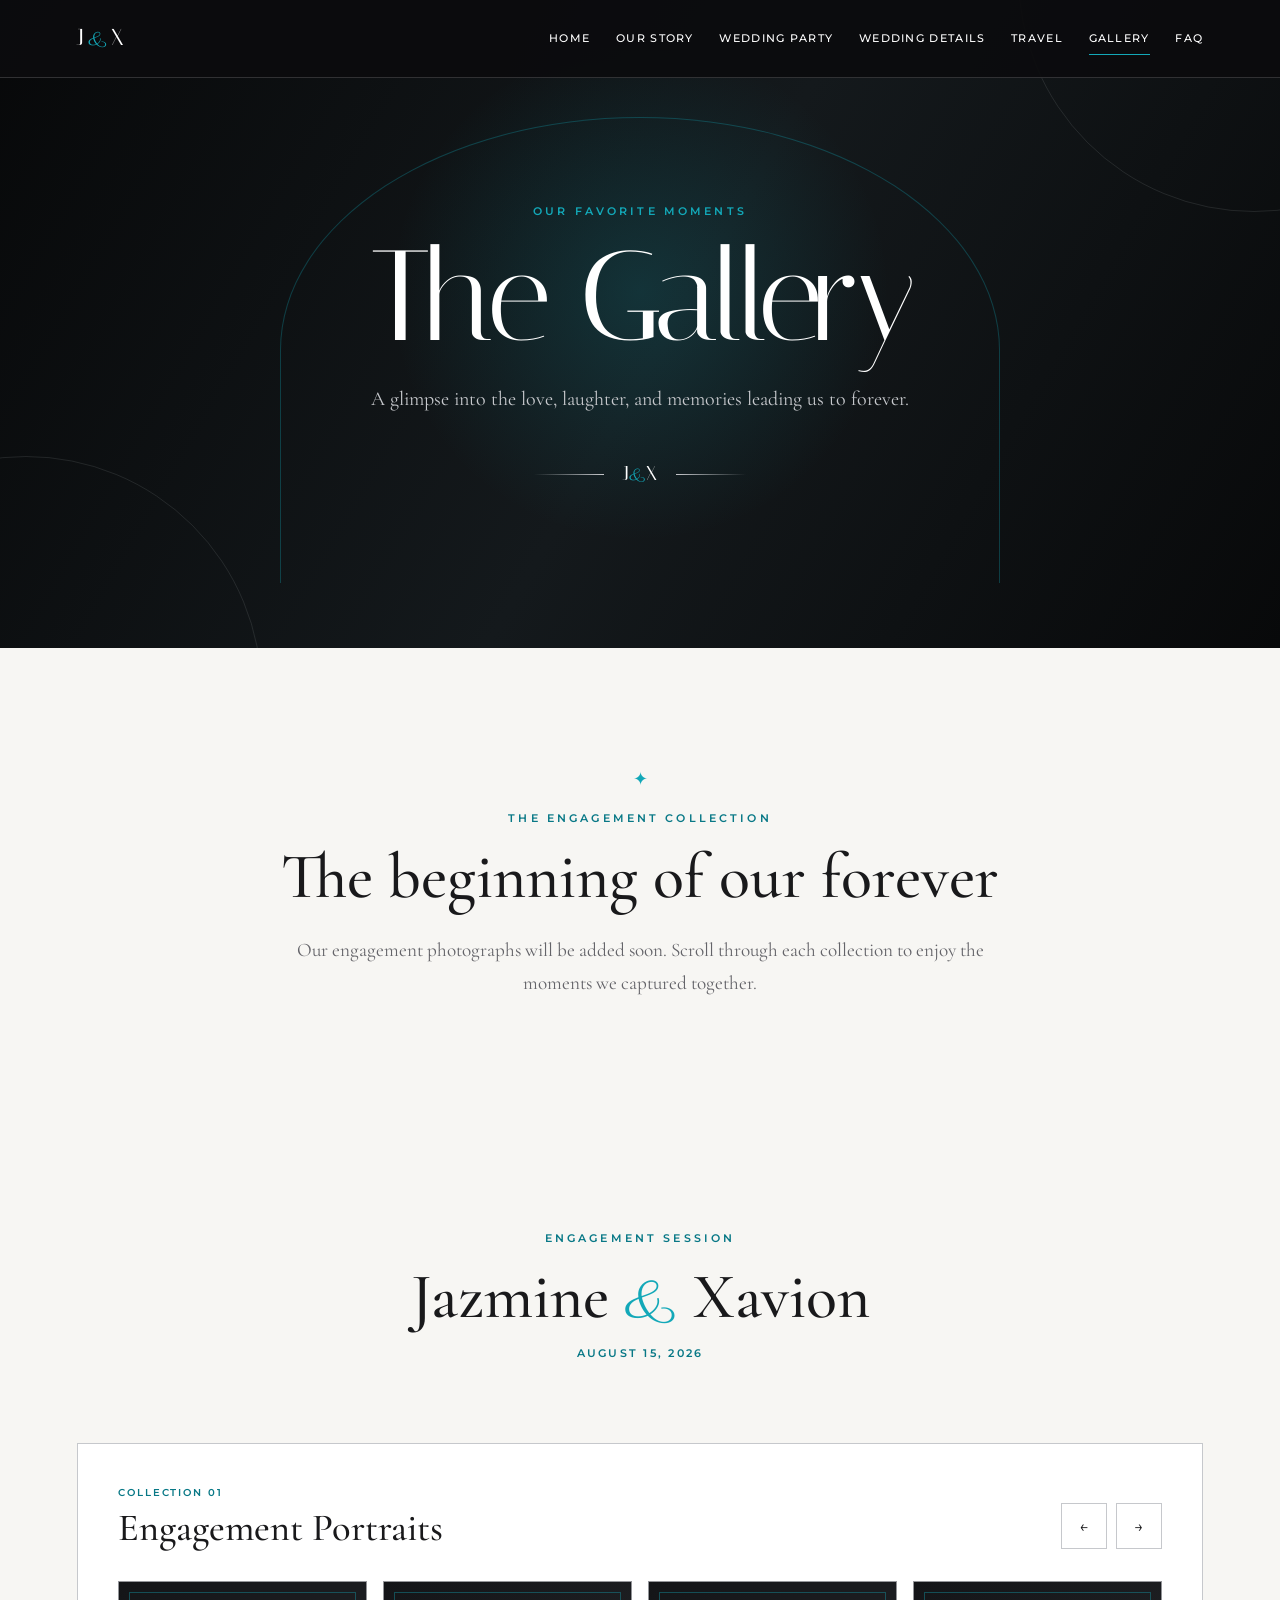
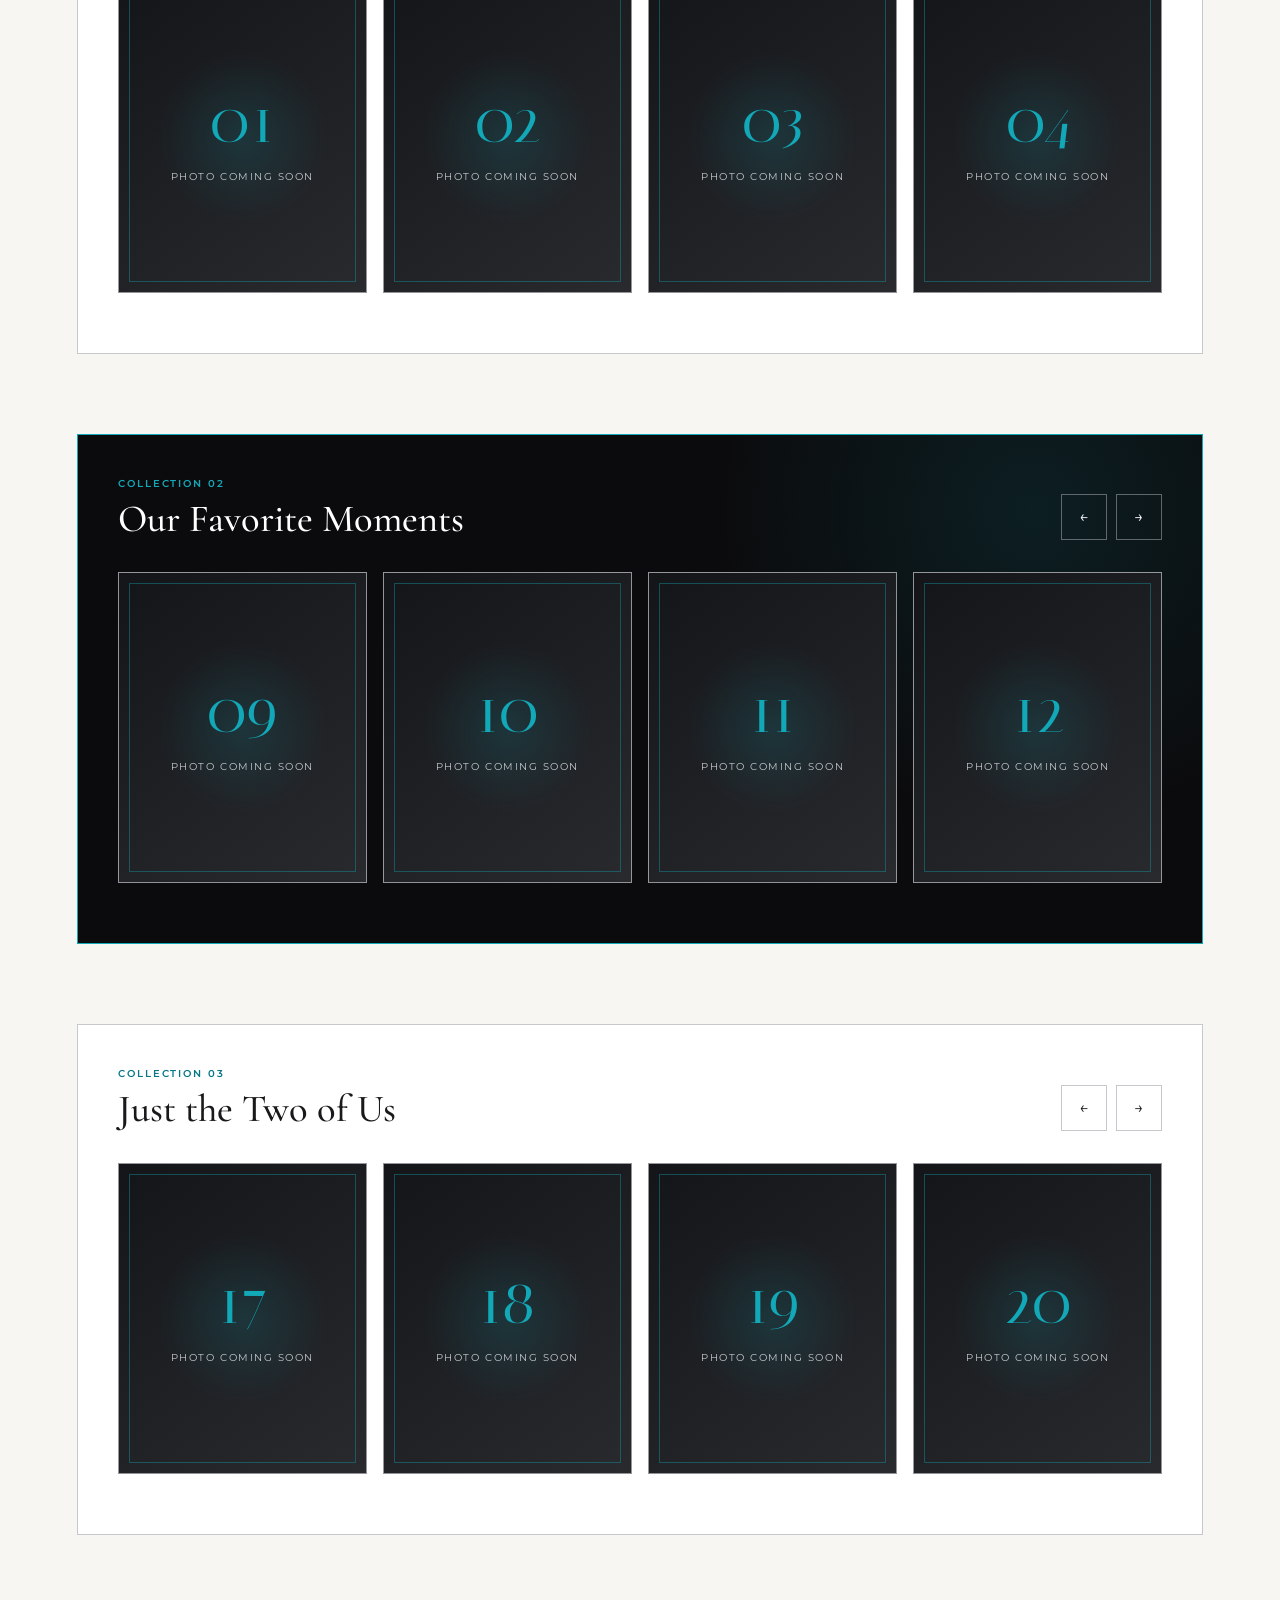
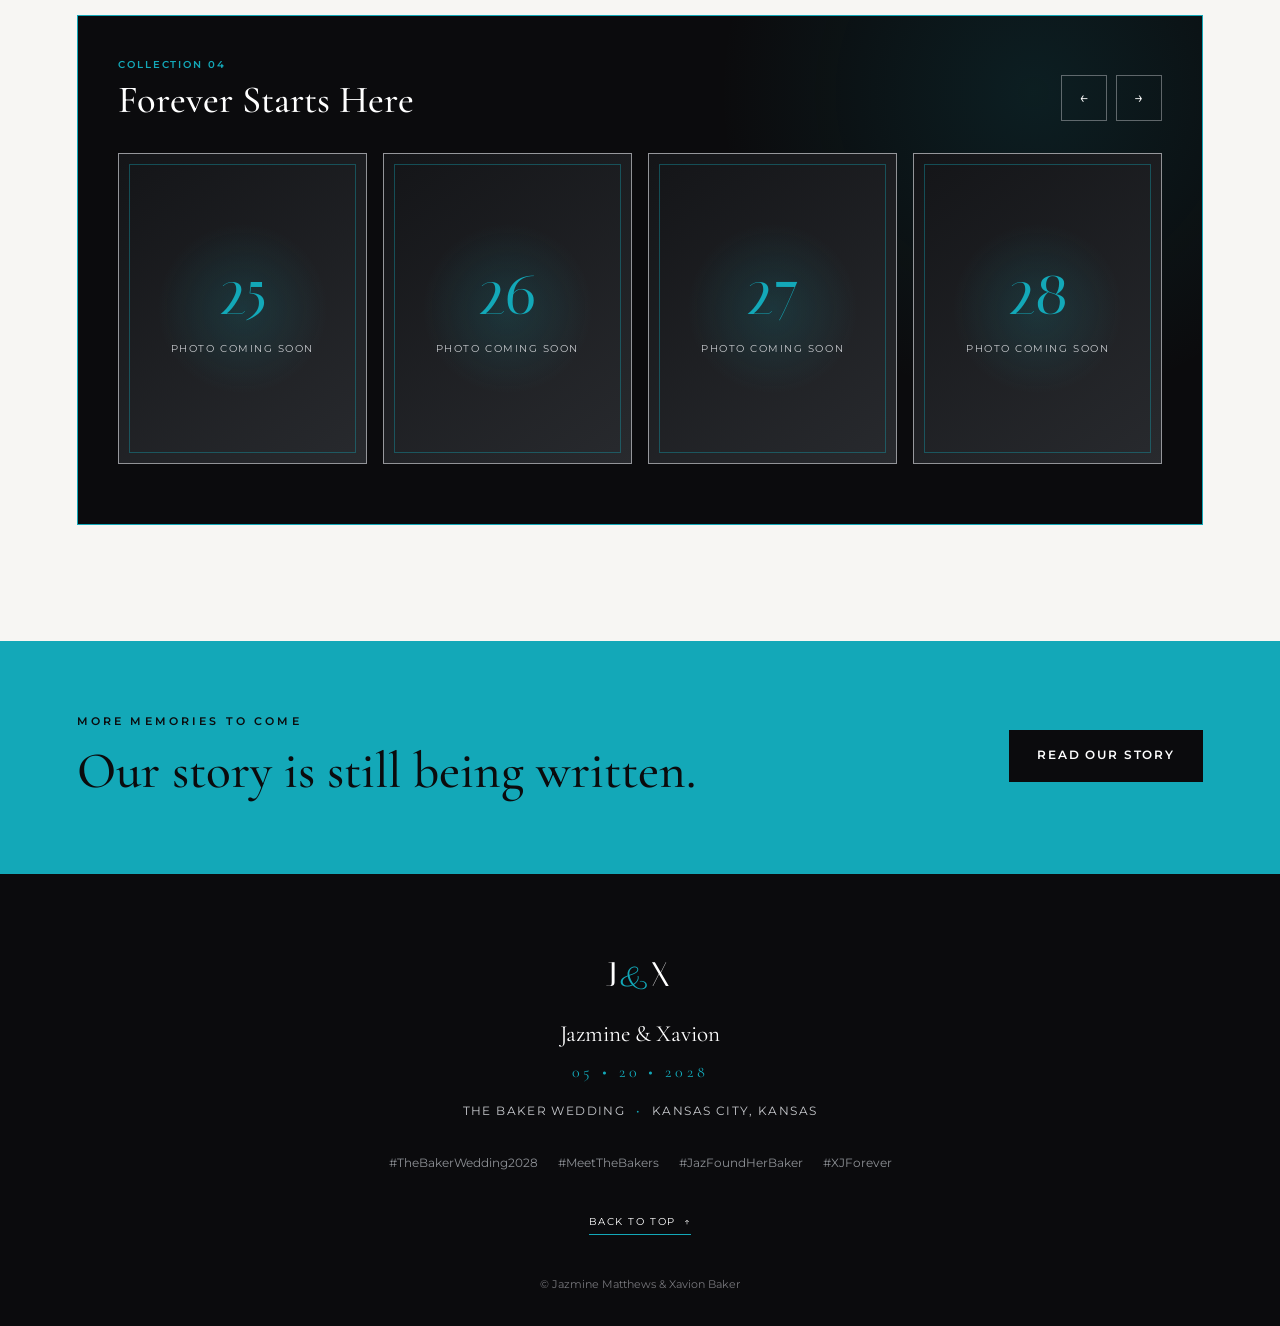
==== pages/gallery.html @ d7fb549b "Travel and gallery layout" ====
<!DOCTYPE html>
<html lang="en">
<head>
    <meta charset="UTF-8">

    <meta
        name="viewport"
        content="width=device-width, initial-scale=1.0"
    >

    <meta
        name="description"
        content="View engagement photos and special memories from Jazmine and Xavion."
    >

    <meta
        name="theme-color"
        content="#0B0B0D"
    >

    <title>Gallery | Jazmine & Xavion</title>

    <!-- Google Fonts -->
    <link rel="preconnect" href="https://fonts.googleapis.com">

    <link
        rel="preconnect"
        href="https://fonts.gstatic.com"
        crossorigin
    >

    <link
        href="https://fonts.googleapis.com/css2?family=Cormorant+Garamond:wght@400;500;600&family=Italiana&family=Montserrat:wght@400;500;600&family=Parisienne&display=swap"
        rel="stylesheet"
    >

    <!-- Website Styles -->
    <link rel="stylesheet" href="../css/styles.css">
    <link rel="stylesheet" href="../css/pages/gallery.css">
    <link rel="stylesheet" href="../css/responsive.css">
</head>

<body>

    <!-- Accessibility Skip Link -->
    <a class="skip-link" href="#main-content">
        Skip to main content
    </a>


    <!-- =========================
         HEADER AND NAVIGATION
    ========================== -->

    <header class="site-header" id="top">

        <div class="header-container">

            <a
                class="site-logo"
                href="../index.html"
                aria-label="Jazmine and Xavion wedding homepage"
            >
                J<span>&</span>X
            </a>

            <button
                class="menu-toggle"
                type="button"
                aria-expanded="false"
                aria-controls="main-navigation"
                aria-label="Open navigation menu"
            >
                <span></span>
                <span></span>
                <span></span>
            </button>

            <nav
                class="main-navigation"
                id="main-navigation"
                aria-label="Main navigation"
            >
                <ul>
                    <li>
                        <a href="../index.html">
                            Home
                        </a>
                    </li>

                    <li>
                        <a href="our-story.html">
                            Our Story
                        </a>
                    </li>

                    <li>
                        <a href="wedding-party.html">
                            Wedding Party
                        </a>
                    </li>

                    <li>
                        <a href="wedding-details.html">
                            Wedding Details
                        </a>
                    </li>

                    <li>
                        <a href="travel.html">
                            Travel
                        </a>
                    </li>

                    <li>
                        <a
                            class="active"
                            href="gallery.html"
                        >
                            Gallery
                        </a>
                    </li>

                    <!--
                    Add these links when the pages are ready.

                    <li>
                        <a href="registry.html">
                            Registry
                        </a>
                    </li>

                    <li>
                        <a href="rsvp.html">
                            RSVP
                        </a>
                    </li>
                    -->

                    <li>
                        <a href="faq.html">
                            FAQ
                        </a>
                    </li>
                </ul>
            </nav>

        </div>

    </header>


    <main id="main-content">


        <!-- =========================
             PAGE HERO
        ========================== -->

        <section
            class="gallery-hero"
            aria-labelledby="gallery-page-heading"
        >

            <div class="gallery-hero-arch"></div>

            <div class="gallery-hero-content">

                <p class="eyebrow">
                    Our Favorite Moments
                </p>

                <h1 id="gallery-page-heading">
                    The Gallery
                </h1>

                <p>
                    A glimpse into the love, laughter, and memories
                    leading us to forever.
                </p>

                <div
                    class="gallery-hero-ornament"
                    aria-hidden="true"
                >
                    <span></span>
                    <strong>J<span>&</span>X</strong>
                    <span></span>
                </div>

            </div>

        </section>


        <!-- =========================
             GALLERY INTRODUCTION
        ========================== -->

        <section
            class="gallery-introduction section-padding"
            aria-labelledby="gallery-introduction-heading"
        >

            <div class="section-container narrow-container">

                <div
                    class="small-ornament"
                    aria-hidden="true"
                >
                    ✦
                </div>

                <p class="section-label">
                    The Engagement Collection
                </p>

                <h2 id="gallery-introduction-heading">
                    The beginning of our forever
                </h2>

                <p>
                    Our engagement photographs will be added soon.
                    Scroll through each collection to enjoy the moments
                    we captured together.
                </p>

            </div>

        </section>


        <!-- =========================
             ENGAGEMENT GALLERY
        ========================== -->

        <section
            class="engagement-gallery-section"
            aria-labelledby="engagement-gallery-heading"
        >

            <div class="section-container">

                <div class="gallery-main-heading">

                    <p class="section-label">
                        Engagement Session
                    </p>

                    <h2 id="engagement-gallery-heading">
                        Jazmine <span>&</span> Xavion
                    </h2>

                    <p>
                        August 15, 2026
                    </p>

                </div>


                <!-- =========================
                     CAROUSEL ROW ONE
                ========================== -->

                <section
                    class="gallery-row"
                    aria-labelledby="gallery-row-one-heading"
                >

                    <div class="gallery-row-header">

                        <div>
                            <p class="gallery-row-number">
                                Collection 01
                            </p>

                            <h3 id="gallery-row-one-heading">
                                Engagement Portraits
                            </h3>
                        </div>

                        <div
                            class="carousel-buttons"
                            aria-label="Engagement Portraits controls"
                        >
                            <button
                                class="carousel-button carousel-previous"
                                type="button"
                                data-carousel="gallery-row-one"
                                aria-label="View previous engagement portraits"
                            >
                                ←
                            </button>

                            <button
                                class="carousel-button carousel-next"
                                type="button"
                                data-carousel="gallery-row-one"
                                aria-label="View more engagement portraits"
                            >
                                →
                            </button>
                        </div>

                    </div>


                    <div
                        class="gallery-carousel"
                        id="gallery-row-one"
                    >

                        <div class="gallery-track">


                            <!-- Photo 01 -->

                            <button
                                class="gallery-item"
                                type="button"
                                data-photo-number="1"
                                aria-label="Open engagement photo 1"
                            >
                                <div class="photo-placeholder">
                                    <span>01</span>
                                    <p>Photo Coming Soon</p>
                                </div>
                            </button>


                            <!-- Photo 02 -->

                            <button
                                class="gallery-item"
                                type="button"
                                data-photo-number="2"
                                aria-label="Open engagement photo 2"
                            >
                                <div class="photo-placeholder">
                                    <span>02</span>
                                    <p>Photo Coming Soon</p>
                                </div>
                            </button>


                            <!-- Photo 03 -->

                            <button
                                class="gallery-item"
                                type="button"
                                data-photo-number="3"
                                aria-label="Open engagement photo 3"
                            >
                                <div class="photo-placeholder">
                                    <span>03</span>
                                    <p>Photo Coming Soon</p>
                                </div>
                            </button>


                            <!-- Photo 04 -->

                            <button
                                class="gallery-item"
                                type="button"
                                data-photo-number="4"
                                aria-label="Open engagement photo 4"
                            >
                                <div class="photo-placeholder">
                                    <span>04</span>
                                    <p>Photo Coming Soon</p>
                                </div>
                            </button>


                            <!-- Photo 05 -->

                            <button
                                class="gallery-item"
                                type="button"
                                data-photo-number="5"
                                aria-label="Open engagement photo 5"
                            >
                                <div class="photo-placeholder">
                                    <span>05</span>
                                    <p>Photo Coming Soon</p>
                                </div>
                            </button>


                            <!-- Photo 06 -->

                            <button
                                class="gallery-item"
                                type="button"
                                data-photo-number="6"
                                aria-label="Open engagement photo 6"
                            >
                                <div class="photo-placeholder">
                                    <span>06</span>
                                    <p>Photo Coming Soon</p>
                                </div>
                            </button>


                            <!-- Photo 07 -->

                            <button
                                class="gallery-item"
                                type="button"
                                data-photo-number="7"
                                aria-label="Open engagement photo 7"
                            >
                                <div class="photo-placeholder">
                                    <span>07</span>
                                    <p>Photo Coming Soon</p>
                                </div>
                            </button>


                            <!-- Photo 08 -->

                            <button
                                class="gallery-item"
                                type="button"
                                data-photo-number="8"
                                aria-label="Open engagement photo 8"
                            >
                                <div class="photo-placeholder">
                                    <span>08</span>
                                    <p>Photo Coming Soon</p>
                                </div>
                            </button>

                        </div>

                    </div>

                </section>


                <!-- =========================
                     CAROUSEL ROW TWO
                ========================== -->

                <section
                    class="gallery-row dark-gallery-row"
                    aria-labelledby="gallery-row-two-heading"
                >

                    <div class="gallery-row-header">

                        <div>
                            <p class="gallery-row-number">
                                Collection 02
                            </p>

                            <h3 id="gallery-row-two-heading">
                                Our Favorite Moments
                            </h3>
                        </div>

                        <div
                            class="carousel-buttons"
                            aria-label="Favorite Moments controls"
                        >
                            <button
                                class="carousel-button carousel-previous"
                                type="button"
                                data-carousel="gallery-row-two"
                                aria-label="View previous favorite moments"
                            >
                                ←
                            </button>

                            <button
                                class="carousel-button carousel-next"
                                type="button"
                                data-carousel="gallery-row-two"
                                aria-label="View more favorite moments"
                            >
                                →
                            </button>
                        </div>

                    </div>


                    <div
                        class="gallery-carousel"
                        id="gallery-row-two"
                    >

                        <div class="gallery-track">


                            <!-- Photos 09–16 -->

                            <button class="gallery-item" type="button" data-photo-number="9" aria-label="Open engagement photo 9">
                                <div class="photo-placeholder">
                                    <span>09</span>
                                    <p>Photo Coming Soon</p>
                                </div>
                            </button>

                            <button class="gallery-item" type="button" data-photo-number="10" aria-label="Open engagement photo 10">
                                <div class="photo-placeholder">
                                    <span>10</span>
                                    <p>Photo Coming Soon</p>
                                </div>
                            </button>

                            <button class="gallery-item" type="button" data-photo-number="11" aria-label="Open engagement photo 11">
                                <div class="photo-placeholder">
                                    <span>11</span>
                                    <p>Photo Coming Soon</p>
                                </div>
                            </button>

                            <button class="gallery-item" type="button" data-photo-number="12" aria-label="Open engagement photo 12">
                                <div class="photo-placeholder">
                                    <span>12</span>
                                    <p>Photo Coming Soon</p>
                                </div>
                            </button>

                            <button class="gallery-item" type="button" data-photo-number="13" aria-label="Open engagement photo 13">
                                <div class="photo-placeholder">
                                    <span>13</span>
                                    <p>Photo Coming Soon</p>
                                </div>
                            </button>

                            <button class="gallery-item" type="button" data-photo-number="14" aria-label="Open engagement photo 14">
                                <div class="photo-placeholder">
                                    <span>14</span>
                                    <p>Photo Coming Soon</p>
                                </div>
                            </button>

                            <button class="gallery-item" type="button" data-photo-number="15" aria-label="Open engagement photo 15">
                                <div class="photo-placeholder">
                                    <span>15</span>
                                    <p>Photo Coming Soon</p>
                                </div>
                            </button>

                            <button class="gallery-item" type="button" data-photo-number="16" aria-label="Open engagement photo 16">
                                <div class="photo-placeholder">
                                    <span>16</span>
                                    <p>Photo Coming Soon</p>
                                </div>
                            </button>

                        </div>

                    </div>

                </section>


                <!-- =========================
                     CAROUSEL ROW THREE
                ========================== -->

                <section
                    class="gallery-row"
                    aria-labelledby="gallery-row-three-heading"
                >

                    <div class="gallery-row-header">

                        <div>
                            <p class="gallery-row-number">
                                Collection 03
                            </p>

                            <h3 id="gallery-row-three-heading">
                                Just the Two of Us
                            </h3>
                        </div>

                        <div
                            class="carousel-buttons"
                            aria-label="Just the Two of Us controls"
                        >
                            <button
                                class="carousel-button carousel-previous"
                                type="button"
                                data-carousel="gallery-row-three"
                                aria-label="View previous photos"
                            >
                                ←
                            </button>

                            <button
                                class="carousel-button carousel-next"
                                type="button"
                                data-carousel="gallery-row-three"
                                aria-label="View more photos"
                            >
                                →
                            </button>
                        </div>

                    </div>


                    <div
                        class="gallery-carousel"
                        id="gallery-row-three"
                    >

                        <div class="gallery-track">


                            <!-- Photos 17–24 -->

                            <button class="gallery-item" type="button" data-photo-number="17" aria-label="Open engagement photo 17">
                                <div class="photo-placeholder">
                                    <span>17</span>
                                    <p>Photo Coming Soon</p>
                                </div>
                            </button>

                            <button class="gallery-item" type="button" data-photo-number="18" aria-label="Open engagement photo 18">
                                <div class="photo-placeholder">
                                    <span>18</span>
                                    <p>Photo Coming Soon</p>
                                </div>
                            </button>

                            <button class="gallery-item" type="button" data-photo-number="19" aria-label="Open engagement photo 19">
                                <div class="photo-placeholder">
                                    <span>19</span>
                                    <p>Photo Coming Soon</p>
                                </div>
                            </button>

                            <button class="gallery-item" type="button" data-photo-number="20" aria-label="Open engagement photo 20">
                                <div class="photo-placeholder">
                                    <span>20</span>
                                    <p>Photo Coming Soon</p>
                                </div>
                            </button>

                            <button class="gallery-item" type="button" data-photo-number="21" aria-label="Open engagement photo 21">
                                <div class="photo-placeholder">
                                    <span>21</span>
                                    <p>Photo Coming Soon</p>
                                </div>
                            </button>

                            <button class="gallery-item" type="button" data-photo-number="22" aria-label="Open engagement photo 22">
                                <div class="photo-placeholder">
                                    <span>22</span>
                                    <p>Photo Coming Soon</p>
                                </div>
                            </button>

                            <button class="gallery-item" type="button" data-photo-number="23" aria-label="Open engagement photo 23">
                                <div class="photo-placeholder">
                                    <span>23</span>
                                    <p>Photo Coming Soon</p>
                                </div>
                            </button>

                            <button class="gallery-item" type="button" data-photo-number="24" aria-label="Open engagement photo 24">
                                <div class="photo-placeholder">
                                    <span>24</span>
                                    <p>Photo Coming Soon</p>
                                </div>
                            </button>

                        </div>

                    </div>

                </section>


                <!-- =========================
                     CAROUSEL ROW FOUR
                ========================== -->

                <section
                    class="gallery-row dark-gallery-row"
                    aria-labelledby="gallery-row-four-heading"
                >

                    <div class="gallery-row-header">

                        <div>
                            <p class="gallery-row-number">
                                Collection 04
                            </p>

                            <h3 id="gallery-row-four-heading">
                                Forever Starts Here
                            </h3>
                        </div>

                        <div
                            class="carousel-buttons"
                            aria-label="Forever Starts Here controls"
                        >
                            <button
                                class="carousel-button carousel-previous"
                                type="button"
                                data-carousel="gallery-row-four"
                                aria-label="View previous photos"
                            >
                                ←
                            </button>

                            <button
                                class="carousel-button carousel-next"
                                type="button"
                                data-carousel="gallery-row-four"
                                aria-label="View more photos"
                            >
                                →
                            </button>
                        </div>

                    </div>


                    <div
                        class="gallery-carousel"
                        id="gallery-row-four"
                    >

                        <div class="gallery-track">


                            <!-- Photos 25–32 -->

                            <button class="gallery-item" type="button" data-photo-number="25" aria-label="Open engagement photo 25">
                                <div class="photo-placeholder">
                                    <span>25</span>
                                    <p>Photo Coming Soon</p>
                                </div>
                            </button>

                            <button class="gallery-item" type="button" data-photo-number="26" aria-label="Open engagement photo 26">
                                <div class="photo-placeholder">
                                    <span>26</span>
                                    <p>Photo Coming Soon</p>
                                </div>
                            </button>

                            <button class="gallery-item" type="button" data-photo-number="27" aria-label="Open engagement photo 27">
                                <div class="photo-placeholder">
                                    <span>27</span>
                                    <p>Photo Coming Soon</p>
                                </div>
                            </button>

                            <button class="gallery-item" type="button" data-photo-number="28" aria-label="Open engagement photo 28">
                                <div class="photo-placeholder">
                                    <span>28</span>
                                    <p>Photo Coming Soon</p>
                                </div>
                            </button>

                            <button class="gallery-item" type="button" data-photo-number="29" aria-label="Open engagement photo 29">
                                <div class="photo-placeholder">
                                    <span>29</span>
                                    <p>Photo Coming Soon</p>
                                </div>
                            </button>

                            <button class="gallery-item" type="button" data-photo-number="30" aria-label="Open engagement photo 30">
                                <div class="photo-placeholder">
                                    <span>30</span>
                                    <p>Photo Coming Soon</p>
                                </div>
                            </button>

                            <button class="gallery-item" type="button" data-photo-number="31" aria-label="Open engagement photo 31">
                                <div class="photo-placeholder">
                                    <span>31</span>
                                    <p>Photo Coming Soon</p>
                                </div>
                            </button>

                            <button class="gallery-item" type="button" data-photo-number="32" aria-label="Open engagement photo 32">
                                <div class="photo-placeholder">
                                    <span>32</span>
                                    <p>Photo Coming Soon</p>
                                </div>
                            </button>

                        </div>

                    </div>

                </section>

            </div>

        </section>


        <!-- =========================
             PHOTO LIGHTBOX
        ========================== -->

        <div
            class="gallery-lightbox"
            id="gallery-lightbox"
            role="dialog"
            aria-modal="true"
            aria-labelledby="lightbox-caption"
            hidden
        >

            <div
                class="lightbox-backdrop"
                data-close-lightbox
            ></div>

            <div class="lightbox-content">

                <button
                    class="lightbox-close"
                    type="button"
                    aria-label="Close enlarged photo"
                    data-close-lightbox
                >
                    ×
                </button>

                <button
                    class="lightbox-arrow lightbox-previous"
                    type="button"
                    aria-label="View previous photo"
                >
                    ←
                </button>

                <figure>

                    <img
                        id="lightbox-image"
                        src=""
                        alt=""
                    >

                    <figcaption id="lightbox-caption">
                        Engagement Photo
                    </figcaption>

                </figure>

                <button
                    class="lightbox-arrow lightbox-next"
                    type="button"
                    aria-label="View next photo"
                >
                    →
                </button>

            </div>

        </div>


        <!-- =========================
             FUTURE GALLERIES
        ========================== -->

        <!--
        These galleries can be added after each event:

        - Bridal Shower
        - Bachelor Party
        - Bachelorette Party
        - Wedding Day

        Keep them hidden until photos are available.
        -->


        <!-- =========================
             CLOSING SECTION
        ========================== -->

        <section
            class="gallery-closing-section"
            aria-labelledby="gallery-closing-heading"
        >

            <div class="section-container gallery-closing-container">

                <div>

                    <p class="section-label">
                        More Memories to Come
                    </p>

                    <h2 id="gallery-closing-heading">
                        Our story is still being written.
                    </h2>

                </div>

                <a
                    class="button button-primary"
                    href="our-story.html"
                >
                    Read Our Story
                </a>

            </div>

        </section>


    </main>


    <!-- =========================
         FOOTER
    ========================== -->

    <footer class="site-footer">

        <div class="footer-container">

            <a
                class="footer-monogram"
                href="../index.html"
                aria-label="Return to the wedding homepage"
            >
                J<span>&</span>X
            </a>

            <p class="footer-names">
                Jazmine & Xavion
            </p>

            <p class="footer-date">
                05 • 20 • 2028
            </p>

            <p class="footer-location">
                The Baker Wedding
                <span aria-hidden="true">•</span>
                Kansas City, Kansas
            </p>

            <div class="footer-hashtags">
                <span>#TheBakerWedding2028</span>
                <span>#MeetTheBakers</span>
                <span>#JazFoundHerBaker</span>
                <span>#XJForever</span>
            </div>

            <a class="back-to-top" href="#top">
                Back to Top
                <span aria-hidden="true">↑</span>
            </a>

            <p class="copyright">
                &copy; <span id="copyright-year"></span>
                Jazmine Matthews & Xavion Baker
            </p>

        </div>

    </footer>


    <!-- Website JavaScript -->
    <script src="../js/main.js"></script>
    <script src="../js/gallery.js"></script>

</body>
</html>
---- css/styles.css ----
/* =========================================
   THE BAKER WEDDING — GLOBAL STYLES
========================================= */

:root {
    --turquoise: #13a8b8;
    --deep-turquoise: #087886;
    --light-turquoise: #dff7f9;

    --black: #0b0b0d;
    --soft-black: #171719;
    --charcoal: #252529;

    --white: #ffffff;
    --soft-white: #f7f6f3;

    --silver: #c6c8cc;
    --dark-silver: #8d9095;

    --text-dark: #19191b;
    --text-gray: #646469;

    --serif-font: "Cormorant Garamond", Georgia, serif;
    --display-font: "Italiana", Georgia, serif;
    --script-font: "Parisienne", cursive;
    --body-font: "Montserrat", Arial, sans-serif;

    --page-width: 1200px;
    --small-page-width: 780px;

    --section-padding: clamp(5rem, 9vw, 8rem);
    --side-padding: clamp(1.25rem, 6vw, 5rem);

    --transition: 0.25s ease;
}


/* =========================================
   RESET
========================================= */

* {
    box-sizing: border-box;
}

html {
    scroll-behavior: smooth;
}

body {
    margin: 0;
    overflow-x: hidden;
    background: var(--soft-white);
    color: var(--text-dark);
    font-family: var(--body-font);
    font-size: 16px;
    line-height: 1.7;
}

img {
    display: block;
    max-width: 100%;
}

a {
    color: inherit;
}

button,
input,
select,
textarea {
    font: inherit;
}

button,
a {
    -webkit-tap-highlight-color: transparent;
}


/* =========================================
   ACCESSIBILITY
========================================= */

.skip-link {
    position: absolute;
    top: 1rem;
    left: -9999px;
    z-index: 9999;
    padding: 0.75rem 1rem;
    background: var(--white);
    color: var(--black);
    font-weight: 600;
    text-decoration: none;
}

.skip-link:focus {
    left: 1rem;
}

.visually-hidden {
    position: absolute;
    width: 1px;
    height: 1px;
    overflow: hidden;
    clip: rect(0, 0, 0, 0);
    white-space: nowrap;
}


/* =========================================
   SHARED LAYOUT
========================================= */

.section-container {
    width: min(100%, var(--page-width));
    margin: 0 auto;
}

.narrow-container {
    max-width: var(--small-page-width);
}

.section-padding {
    padding: var(--section-padding) var(--side-padding);
}

.section-dark {
    padding: var(--section-padding) var(--side-padding);
    background: var(--black);
    color: var(--white);
}

.section-heading {
    max-width: 720px;
    margin: 0 auto 3.5rem;
    text-align: center;
}

.section-heading > p:last-child {
    max-width: 590px;
    margin-right: auto;
    margin-left: auto;
    color: var(--text-gray);
}


/* =========================================
   TYPOGRAPHY
========================================= */

h1,
h2,
h3,
p {
    margin-top: 0;
}

h2 {
    margin-bottom: 1.5rem;
    font-family: var(--serif-font);
    font-size: clamp(2.7rem, 5vw, 4.7rem);
    font-weight: 500;
    line-height: 1.05;
}

h3 {
    font-family: var(--serif-font);
    font-weight: 500;
}

.section-label,
.eyebrow {
    margin-bottom: 1rem;
    color: var(--deep-turquoise);
    font-size: 0.7rem;
    font-weight: 600;
    letter-spacing: 0.28em;
    line-height: 1.5;
    text-transform: uppercase;
}

.section-dark .section-label,
.hashtag-section .section-label {
    color: var(--turquoise);
}

.small-ornament {
    margin-bottom: 1rem;
    color: var(--turquoise);
    font-size: 1.15rem;
}


/* =========================================
   BUTTONS AND LINKS
========================================= */

.button {
    display: inline-flex;
    align-items: center;
    justify-content: center;
    min-height: 52px;
    padding: 0.9rem 1.7rem;
    border: 1px solid transparent;
    font-size: 0.72rem;
    font-weight: 600;
    letter-spacing: 0.16em;
    line-height: 1.2;
    text-align: center;
    text-decoration: none;
    text-transform: uppercase;
    transition:
        background-color var(--transition),
        color var(--transition),
        border-color var(--transition),
        transform var(--transition);
}

.button:hover {
    transform: translateY(-2px);
}

.button-primary {
    border-color: var(--turquoise);
    background: var(--turquoise);
    color: var(--black);
}

.button-primary:hover {
    border-color: var(--white);
    background: transparent;
    color: var(--white);
}

.button-secondary {
    border-color: var(--silver);
    background: transparent;
    color: var(--white);
}

.button-secondary:hover {
    border-color: var(--turquoise);
    color: var(--turquoise);
}

.button-dark {
    border-color: var(--black);
    background: var(--black);
    color: var(--white);
}

.button-dark:hover {
    border-color: var(--deep-turquoise);
    background: var(--deep-turquoise);
}

.text-link {
    display: inline-flex;
    align-items: center;
    gap: 1rem;
    margin-top: 1rem;
    padding-bottom: 0.3rem;
    border-bottom: 1px solid var(--deep-turquoise);
    color: var(--deep-turquoise);
    font-size: 0.7rem;
    font-weight: 600;
    letter-spacing: 0.13em;
    text-decoration: none;
    text-transform: uppercase;
}

.text-link span {
    transition: transform var(--transition);
}

.text-link:hover span {
    transform: translateX(5px);
}


/* =========================================
   HEADER
========================================= */

.site-header {
    position: absolute;
    top: 0;
    left: 0;
    z-index: 100;
    width: 100%;
    height: 78px;
    border-bottom: 1px solid rgba(198, 200, 204, 0.2);
    background: rgba(11, 11, 13, 0.93);
    color: var(--white);
}

.header-container {
    display: flex;
    align-items: center;
    justify-content: space-between;
    width: min(100%, 1440px);
    height: 100%;
    margin: 0 auto;
    padding: 0 var(--side-padding);
}

.site-logo {
    color: var(--white);
    font-family: var(--display-font);
    font-size: 1.45rem;
    letter-spacing: 0.08em;
    text-decoration: none;
}

.site-logo span {
    margin: 0 0.1em;
    color: var(--turquoise);
    font-family: var(--script-font);
}

.main-navigation ul {
    display: flex;
    align-items: center;
    gap: clamp(1rem, 2vw, 2rem);
    margin: 0;
    padding: 0;
    list-style: none;
}

.main-navigation a {
    position: relative;
    display: block;
    padding: 0.8rem 0;
    font-size: 0.68rem;
    font-weight: 500;
    letter-spacing: 0.12em;
    text-decoration: none;
    text-transform: uppercase;
}

.main-navigation a::after {
    content: "";
    position: absolute;
    right: 100%;
    bottom: 0.35rem;
    left: 0;
    height: 1px;
    background: var(--turquoise);
    transition: right var(--transition);
}

.main-navigation a:hover::after,
.main-navigation a.active::after {
    right: 0;
}

.menu-toggle {
    display: none;
    padding: 0.5rem;
    border: 0;
    background: transparent;
    cursor: pointer;
}

.menu-toggle span {
    display: block;
    width: 26px;
    height: 1px;
    margin: 6px 0;
    background: var(--white);
    transition: var(--transition);
}


/* =========================================
   FOOTER
========================================= */

.site-footer {
    padding: 4.5rem 1.25rem 2rem;
    border-top: 3px solid var(--turquoise);
    background: var(--black);
    color: var(--silver);
    text-align: center;
}

.footer-container {
    max-width: 800px;
    margin: 0 auto;
}

.footer-monogram {
    display: inline-block;
    margin-bottom: 0.5rem;
    color: var(--white);
    font-family: var(--display-font);
    font-size: 2.1rem;
    letter-spacing: 0.08em;
    text-decoration: none;
}

.footer-monogram span {
    color: var(--turquoise);
    font-family: var(--script-font);
}

.footer-names {
    margin-bottom: 0.25rem;
    color: var(--white);
    font-family: var(--serif-font);
    font-size: 1.45rem;
}

.footer-date {
    margin-bottom: 1rem;
    color: var(--turquoise);
    font-family: var(--serif-font);
    letter-spacing: 0.24em;
}

.footer-location {
    font-size: 0.72rem;
    letter-spacing: 0.12em;
    text-transform: uppercase;
}

.footer-location span {
    padding: 0 0.4rem;
    color: var(--turquoise);
}

.footer-hashtags {
    display: flex;
    flex-wrap: wrap;
    justify-content: center;
    gap: 0.6rem 1.25rem;
    max-width: 650px;
    margin: 2rem auto;
    color: var(--dark-silver);
    font-size: 0.74rem;
}

.back-to-top {
    display: inline-flex;
    gap: 0.5rem;
    padding-bottom: 0.25rem;
    border-bottom: 1px solid var(--turquoise);
    color: var(--white);
    font-size: 0.65rem;
    letter-spacing: 0.15em;
    text-decoration: none;
    text-transform: uppercase;
}

.copyright {
    margin: 2.5rem 0 0;
    color: #77777c;
    font-size: 0.68rem;
}
---- css/pages/gallery.css ----
/* =========================================
   THE BAKER WEDDING — GALLERY PAGE
========================================= */


/* =========================================
   GALLERY HERO
========================================= */

.gallery-hero {
    position: relative;
    display: grid;
    min-height: 72vh;
    place-items: center;
    padding: 9rem 1.5rem 6rem;
    overflow: hidden;
    background:
        radial-gradient(
            circle at 50% 45%,
            rgba(19, 168, 184, 0.19),
            transparent 34%
        ),
        linear-gradient(
            120deg,
            #070809,
            #14191c 52%,
            #08090a
        );
    color: var(--white);
    text-align: center;
}

.gallery-hero::before,
.gallery-hero::after {
    content: "";
    position: absolute;
    width: 470px;
    height: 470px;
    border: 1px solid rgba(198, 200, 204, 0.12);
    border-radius: 50%;
}

.gallery-hero::before {
    bottom: -280px;
    left: -210px;
}

.gallery-hero::after {
    top: -260px;
    right: -210px;
}

.gallery-hero-arch {
    position: absolute;
    top: 18%;
    left: 50%;
    width: min(72vw, 720px);
    height: 72%;
    border: 1px solid rgba(19, 168, 184, 0.3);
    border-bottom: 0;
    border-radius: 50% 50% 0 0;
    transform: translateX(-50%);
}

.gallery-hero-content {
    position: relative;
    z-index: 2;
    max-width: 850px;
}

.gallery-hero .eyebrow {
    color: var(--turquoise);
}

.gallery-hero h1 {
    margin: 0 0 1.5rem;
    color: var(--white);
    font-family: var(--display-font);
    font-size: clamp(4rem, 10vw, 8.5rem);
    font-weight: 400;
    letter-spacing: -0.04em;
    line-height: 0.95;
}

.gallery-hero-content > p:not(.eyebrow) {
    max-width: 620px;
    margin: 0 auto;
    color: var(--silver);
    font-family: var(--serif-font);
    font-size: 1.25rem;
}

.gallery-hero-ornament {
    display: flex;
    align-items: center;
    justify-content: center;
    gap: 1.2rem;
    margin-top: 2.5rem;
}

.gallery-hero-ornament > span {
    width: 70px;
    height: 1px;
    background: linear-gradient(
        to right,
        transparent,
        var(--silver)
    );
}

.gallery-hero-ornament > span:last-child {
    background: linear-gradient(
        to right,
        var(--silver),
        transparent
    );
}

.gallery-hero-ornament strong {
    color: var(--white);
    font-family: var(--display-font);
    font-size: 1.25rem;
    font-weight: 400;
}

.gallery-hero-ornament strong span {
    color: var(--turquoise);
    font-family: var(--script-font);
}


/* =========================================
   GALLERY INTRODUCTION
========================================= */

.gallery-introduction {
    background: var(--soft-white);
    color: var(--text-dark);
    text-align: center;
}

.gallery-introduction h2 {
    color: var(--text-dark);
}

.gallery-introduction p:last-child {
    max-width: 690px;
    margin: 0 auto;
    color: var(--text-gray);
    font-family: var(--serif-font);
    font-size: 1.2rem;
}


/* =========================================
   ENGAGEMENT GALLERY
========================================= */

.engagement-gallery-section {
    padding: var(--section-padding) var(--side-padding);
    overflow: hidden;
    background: var(--soft-white);
    color: var(--text-dark);
}

.gallery-main-heading {
    margin-bottom: 5rem;
    text-align: center;
}

.gallery-main-heading h2 {
    margin-bottom: 0.5rem;
    color: var(--text-dark);
}

.gallery-main-heading h2 span {
    color: var(--turquoise);
    font-family: var(--script-font);
}

.gallery-main-heading > p:last-child {
    color: var(--deep-turquoise);
    font-size: 0.7rem;
    font-weight: 600;
    letter-spacing: 0.2em;
    text-transform: uppercase;
}


/* =========================================
   GALLERY ROWS
========================================= */

.gallery-row {
    max-width: 1400px;
    margin: 0 auto 5rem;
    padding: 2.5rem;
    border: 1px solid var(--silver);
    background: var(--white);
}

.gallery-row:last-child {
    margin-bottom: 0;
}

.dark-gallery-row {
    border-color: var(--turquoise);
    background:
        radial-gradient(
            circle at 85% 15%,
            rgba(19, 168, 184, 0.12),
            transparent 30%
        ),
        var(--black);
    color: var(--white);
}

.gallery-row-header {
    display: flex;
    align-items: flex-end;
    justify-content: space-between;
    gap: 2rem;
    margin-bottom: 2rem;
}

.gallery-row-number {
    margin-bottom: 0.35rem;
    color: var(--deep-turquoise);
    font-size: 0.64rem;
    font-weight: 600;
    letter-spacing: 0.19em;
    text-transform: uppercase;
}

.dark-gallery-row .gallery-row-number {
    color: var(--turquoise);
}

.gallery-row-header h3 {
    margin: 0;
    color: var(--text-dark);
    font-size: clamp(1.9rem, 3vw, 2.6rem);
    line-height: 1.1;
}

.dark-gallery-row .gallery-row-header h3 {
    color: var(--white);
}


/* =========================================
   CAROUSEL CONTROLS
========================================= */

.carousel-buttons {
    display: flex;
    flex-shrink: 0;
    gap: 0.6rem;
}

.carousel-button {
    display: grid;
    width: 46px;
    height: 46px;
    place-items: center;
    border: 1px solid var(--silver);
    background: transparent;
    color: var(--text-dark);
    font-size: 1rem;
    cursor: pointer;
    transition:
        border-color var(--transition),
        background-color var(--transition),
        color var(--transition);
}

.carousel-button:hover {
    border-color: var(--deep-turquoise);
    background: var(--deep-turquoise);
    color: var(--white);
}

.dark-gallery-row .carousel-button {
    border-color: rgba(198, 200, 204, 0.45);
    color: var(--white);
}

.dark-gallery-row .carousel-button:hover {
    border-color: var(--turquoise);
    background: var(--turquoise);
    color: var(--black);
}

.carousel-button:disabled {
    cursor: not-allowed;
    opacity: 0.35;
}


/* =========================================
   HORIZONTAL PHOTO TRACK
========================================= */

.gallery-carousel {
    width: 100%;
    overflow-x: auto;
    overflow-y: hidden;
    overscroll-behavior-inline: contain;
    scrollbar-color: var(--turquoise) transparent;
    scrollbar-width: thin;
    scroll-behavior: smooth;
    scroll-snap-type: x mandatory;
}

.gallery-carousel::-webkit-scrollbar {
    height: 6px;
}

.gallery-carousel::-webkit-scrollbar-track {
    background: transparent;
}

.gallery-carousel::-webkit-scrollbar-thumb {
    border-radius: 999px;
    background: var(--turquoise);
}

.gallery-track {
    display: grid;
    grid-auto-columns: calc((100% - 3rem) / 4);
    grid-auto-flow: column;
    gap: 1rem;
    padding-bottom: 1.25rem;
}


/* =========================================
   GALLERY ITEMS
========================================= */

.gallery-item {
    position: relative;
    display: block;
    width: 100%;
    min-width: 0;
    padding: 0;
    overflow: hidden;
    border: 0;
    background: transparent;
    cursor: pointer;
    scroll-snap-align: start;
}

.gallery-item img,
.gallery-item .photo-placeholder {
    display: block;
    width: 100%;
    aspect-ratio: 4 / 5;
    object-fit: cover;
    transition:
        transform 0.45s ease,
        filter 0.45s ease;
}

.gallery-item::after {
    content: "View Photo";
    position: absolute;
    right: 1rem;
    bottom: 1rem;
    left: 1rem;
    padding: 0.65rem;
    background: rgba(11, 11, 13, 0.82);
    color: var(--white);
    font-family: var(--body-font);
    font-size: 0.6rem;
    font-weight: 600;
    letter-spacing: 0.14em;
    opacity: 0;
    text-align: center;
    text-transform: uppercase;
    transform: translateY(10px);
    transition:
        opacity var(--transition),
        transform var(--transition);
}

.gallery-item:hover img {
    filter: brightness(0.75);
    transform: scale(1.035);
}

.gallery-item:hover::after {
    opacity: 1;
    transform: translateY(0);
}


/* =========================================
   PHOTO PLACEHOLDERS
========================================= */

.gallery-item .photo-placeholder {
    position: relative;
    display: grid;
    place-content: center;
    border: 1px solid rgba(198, 200, 204, 0.7);
    background:
        radial-gradient(
            circle at center,
            rgba(19, 168, 184, 0.16),
            transparent 43%
        ),
        linear-gradient(
            145deg,
            #141518,
            #282a2e
        );
    color: var(--white);
    text-align: center;
}

.gallery-item .photo-placeholder::before {
    content: "";
    position: absolute;
    inset: 10px;
    border: 1px solid rgba(19, 168, 184, 0.38);
}

.gallery-item .photo-placeholder span {
    position: relative;
    color: var(--turquoise);
    font-family: var(--display-font);
    font-size: clamp(2.5rem, 5vw, 4.5rem);
    line-height: 1;
}

.gallery-item .photo-placeholder p {
    position: relative;
    margin: 1rem 0 0;
    color: var(--silver);
    font-size: 0.6rem;
    letter-spacing: 0.16em;
    text-transform: uppercase;
}

.gallery-item:has(.photo-placeholder)::after {
    display: none;
}

.gallery-item:has(.photo-placeholder) {
    cursor: default;
}


/* =========================================
   PHOTO LIGHTBOX
========================================= */

.gallery-lightbox[hidden] {
    display: none;
}

.gallery-lightbox {
    position: fixed;
    inset: 0;
    z-index: 5000;
    display: grid;
    place-items: center;
    padding: 1.5rem;
}

.lightbox-backdrop {
    position: absolute;
    inset: 0;
    background: rgba(0, 0, 0, 0.94);
    backdrop-filter: blur(7px);
}

.lightbox-content {
    position: relative;
    z-index: 2;
    display: grid;
    grid-template-columns: 65px minmax(0, 900px) 65px;
    align-items: center;
    gap: 1.25rem;
    width: min(100%, 1100px);
}

.lightbox-content figure {
    margin: 0;
    text-align: center;
}

.lightbox-content img {
    width: 100%;
    max-height: 82vh;
    object-fit: contain;
    background: var(--black);
}

.lightbox-content figcaption {
    margin-top: 0.8rem;
    color: var(--silver);
    font-size: 0.68rem;
    letter-spacing: 0.14em;
    text-transform: uppercase;
}

.lightbox-close {
    position: absolute;
    top: -2.8rem;
    right: 0;
    z-index: 3;
    width: 42px;
    height: 42px;
    border: 1px solid var(--silver);
    background: var(--black);
    color: var(--white);
    font-size: 1.5rem;
    line-height: 1;
    cursor: pointer;
}

.lightbox-arrow {
    display: grid;
    width: 55px;
    height: 55px;
    place-items: center;
    border: 1px solid rgba(198, 200, 204, 0.5);
    background: rgba(11, 11, 13, 0.7);
    color: var(--white);
    font-size: 1.1rem;
    cursor: pointer;
    transition:
        border-color var(--transition),
        background-color var(--transition),
        color var(--transition);
}

.lightbox-arrow:hover {
    border-color: var(--turquoise);
    background: var(--turquoise);
    color: var(--black);
}


/* =========================================
   CLOSING SECTION
========================================= */

.gallery-closing-section {
    padding: 4.5rem var(--side-padding);
    background: var(--turquoise);
    color: var(--black);
}

.gallery-closing-container {
    display: flex;
    align-items: center;
    justify-content: space-between;
    gap: 3rem;
}

.gallery-closing-section .section-label {
    color: var(--black);
}

.gallery-closing-section h2 {
    max-width: 750px;
    margin-bottom: 0;
    color: var(--black);
    font-size: clamp(2rem, 4vw, 3.3rem);
}

.gallery-closing-section .button-primary {
    flex-shrink: 0;
    border-color: var(--black);
    background: var(--black);
    color: var(--white);
}

.gallery-closing-section .button-primary:hover {
    border-color: var(--black);
    background: transparent;
    color: var(--black);
}


/* =========================================
   TABLET
========================================= */

@media (max-width: 1000px) {
    .gallery-track {
        grid-auto-columns: calc((100% - 2rem) / 3);
    }
}


@media (max-width: 800px) {
    .gallery-row {
        padding: 2rem 1.5rem;
    }

    .gallery-track {
        grid-auto-columns: calc((100% - 1rem) / 2);
    }

    .gallery-closing-container {
        align-items: flex-start;
        flex-direction: column;
    }

    .lightbox-content {
        grid-template-columns: 50px minmax(0, 1fr) 50px;
        gap: 0.6rem;
    }

    .lightbox-arrow {
        width: 46px;
        height: 46px;
    }
}


/* =========================================
   MOBILE
========================================= */

@media (max-width: 600px) {
    .gallery-hero {
        min-height: 650px;
        padding-top: 8rem;
    }

    .gallery-hero-arch {
        top: 20%;
        width: 88vw;
        height: 65%;
    }

    .gallery-hero-ornament > span {
        width: 35px;
    }

    .engagement-gallery-section {
        padding-right: 0;
        padding-left: 0;
    }

    .gallery-main-heading {
        padding-right: 1.25rem;
        padding-left: 1.25rem;
    }

    .gallery-row {
        margin-bottom: 2rem;
        padding: 2rem 1.25rem;
        border-right: 0;
        border-left: 0;
    }

    .gallery-row-header {
        align-items: flex-start;
    }

    .gallery-row-header h3 {
        font-size: 1.7rem;
    }

    .carousel-button {
        width: 42px;
        height: 42px;
    }

    .gallery-track {
        grid-auto-columns: 82%;
    }

    .lightbox-content {
        display: block;
    }

    .lightbox-arrow {
        position: absolute;
        top: 50%;
        z-index: 4;
        width: 42px;
        height: 52px;
        background: rgba(11, 11, 13, 0.82);
        transform: translateY(-50%);
    }

    .lightbox-previous {
        left: 0;
    }

    .lightbox-next {
        right: 0;
    }

    .lightbox-content figure {
        width: 100%;
    }

    .lightbox-close {
        top: -3.2rem;
    }

    .gallery-closing-container .button {
        width: 100%;
    }
}


/* =========================================
   SMALL PHONES
========================================= */

@media (max-width: 430px) {
    .gallery-hero h1 {
        font-size: 3.8rem;
    }

    .gallery-row-header {
        display: grid;
        grid-template-columns: 1fr;
    }

    .carousel-buttons {
        justify-self: end;
    }

    .gallery-track {
        grid-auto-columns: 88%;
    }
}


/* =========================================
   REDUCED MOTION
========================================= */

@media (prefers-reduced-motion: reduce) {
    .gallery-carousel {
        scroll-behavior: auto;
    }

    .gallery-item img {
        transition: none;
    }
}
---- css/responsive.css ----
/* =========================================
   HOME PAGE
========================================= */


/* =========================================
   HERO SECTION
========================================= */

.hero-section {
    position: relative;
    display: grid;
    place-items: center;
    min-height: 100svh;
    padding: 9rem 1.5rem 6rem;
    overflow: hidden;
    background:
        radial-gradient(
            circle at 70% 45%,
            rgba(19, 168, 184, 0.19),
            transparent 29%
        ),
        linear-gradient(
            120deg,
            #070809 0%,
            #12171a 55%,
            #08090a 100%
        );
    color: var(--white);
    text-align: center;
}

.hero-overlay {
    position: absolute;
    inset: 0;
    background:
        linear-gradient(
            to bottom,
            rgba(0, 0, 0, 0.1),
            rgba(0, 0, 0, 0.35)
        );
}

.hero-section::before,
.hero-section::after {
    content: "";
    position: absolute;
    top: 50%;
    width: min(45vw, 680px);
    height: min(45vw, 680px);
    border: 1px solid rgba(198, 200, 204, 0.12);
    border-radius: 50%;
    transform: translateY(-50%);
}

.hero-section::before {
    left: -28vw;
}

.hero-section::after {
    right: -28vw;
}

.hero-content {
    position: relative;
    z-index: 2;
}

.eyebrow {
    color: var(--turquoise);
}

.hero-content h1 {
    display: flex;
    align-items: center;
    justify-content: center;
    gap: clamp(0.5rem, 2vw, 1.5rem);
    margin: 0;
    font-family: var(--display-font);
    font-size: clamp(3.7rem, 10vw, 8.7rem);
    font-weight: 400;
    letter-spacing: -0.04em;
    line-height: 0.9;
}

.hero-ampersand {
    color: var(--turquoise);
    font-family: var(--script-font);
    font-size: 0.72em;
    font-weight: 400;
}

.hero-date {
    display: flex;
    align-items: center;
    justify-content: center;
    gap: 1.2rem;
    margin: 2.7rem 0 0.3rem;
}

.hero-date p {
    margin: 0;
    font-family: var(--serif-font);
    font-size: 1.3rem;
    letter-spacing: 0.2em;
    text-transform: uppercase;
}

.decorative-line {
    width: 70px;
    height: 1px;
    background: linear-gradient(
        to right,
        transparent,
        var(--silver)
    );
}

.decorative-line:last-child {
    background: linear-gradient(
        to right,
        var(--silver),
        transparent
    );
}

.hero-location {
    margin-bottom: 0;
    color: #dddddf;
    font-size: 0.75rem;
    letter-spacing: 0.24em;
    text-transform: uppercase;
}

.pending-notice {
    margin: 0.8rem 0 2rem;
    color: #afb0b4;
    font-family: var(--serif-font);
    font-size: 1rem;
    font-style: italic;
}

.hero-buttons {
    display: flex;
    flex-wrap: wrap;
    justify-content: center;
    gap: 1rem;
}

.hero-decoration {
    position: absolute;
    z-index: 1;
    width: min(44vw, 560px);
    height: 72%;
    border: 1px solid rgba(19, 168, 184, 0.27);
    border-radius: 50% 50% 0 0;
}

.hero-decoration-left {
    top: 14%;
    left: 50%;
    transform: translateX(-50%);
}

.hero-decoration-right {
    display: none;
}

.scroll-indicator {
    position: absolute;
    bottom: 1.25rem;
    z-index: 3;
    display: grid;
    gap: 0.2rem;
    color: #a8a8ab;
    font-size: 0.62rem;
    letter-spacing: 0.16em;
    text-decoration: none;
    text-transform: uppercase;
}

.scroll-indicator span:last-child {
    color: var(--turquoise);
    font-size: 1rem;
}


/* =========================================
   WELCOME SECTION
========================================= */

.welcome-section {
    background: var(--soft-white);
    text-align: center;
}

.welcome-message {
    max-width: 690px;
    margin-right: auto;
    margin-left: auto;
    color: #56565a;
    font-family: var(--serif-font);
    font-size: 1.25rem;
}

.couple-signature {
    margin: 2rem 0 0;
    font-family: var(--script-font);
    font-size: 2.2rem;
}

.couple-signature span {
    color: var(--turquoise);
}


/* =========================================
   COUNTDOWN
========================================= */

.countdown-section {
    text-align: center;
}

.countdown-section h2 {
    margin-bottom: 3rem;
    font-size: clamp(2.2rem, 4vw, 3.6rem);
    font-weight: 400;
}

.countdown-grid {
    display: grid;
    grid-template-columns: repeat(4, minmax(110px, 170px));
    justify-content: center;
}

.countdown-item {
    padding: 1rem;
    border-right: 1px solid rgba(198, 200, 204, 0.25);
}

.countdown-item:last-child {
    border-right: 0;
}

.countdown-number {
    display: block;
    color: var(--turquoise);
    font-family: var(--display-font);
    font-size: clamp(2.8rem, 6vw, 5.5rem);
    font-weight: 400;
    line-height: 1;
}

.countdown-label {
    display: block;
    margin-top: 0.75rem;
    color: #b8b8bb;
    font-size: 0.65rem;
    letter-spacing: 0.2em;
    text-transform: uppercase;
}


/* =========================================
   QUICK WEDDING DETAILS
========================================= */

.quick-details-section {
    background: var(--soft-white);
}

.details-card-grid {
    display: grid;
    grid-template-columns: repeat(3, 1fr);
    max-width: 1160px;
    margin: 0 auto;
}

.detail-card {
    position: relative;
    display: flex;
    flex-direction: column;
    align-items: center;
    justify-content: center;
    min-height: 390px;
    padding: 3.2rem 2.4rem;
    border: 1px solid #dedede;
    background: var(--white);
    text-align: center;
}

.featured-card {
    z-index: 2;
    border-color: var(--turquoise);
    background: var(--black);
    color: var(--white);
    box-shadow: 0 20px 60px rgba(0, 0, 0, 0.14);
    transform: translateY(-1rem);
}

.card-number {
    position: absolute;
    top: 1rem;
    left: 1.2rem;
    color: #a0a0a4;
    font-family: var(--serif-font);
}

.detail-icon {
    color: var(--turquoise);
    font-size: 1.6rem;
}

.detail-card h3 {
    margin: 0.9rem 0;
    font-family: var(--body-font);
    font-size: 0.7rem;
    letter-spacing: 0.24em;
    text-transform: uppercase;
}

.detail-feature {
    margin: 0.4rem 0 1rem;
    font-family: var(--serif-font);
    font-size: 1.6rem;
    line-height: 1.25;
}

.detail-description {
    margin: 0;
    color: #737378;
    font-family: var(--body-font);
    font-size: 0.85rem;
    font-style: normal;
}

.featured-card .detail-description {
    color: #bebec2;
}

.card-link {
    margin-top: 1.2rem;
    padding-bottom: 0.25rem;
    border-bottom: 1px solid var(--turquoise);
    color: var(--turquoise);
    font-size: 0.68rem;
    letter-spacing: 0.13em;
    text-decoration: none;
    text-transform: uppercase;
}

.details-button-container {
    margin-top: 3rem;
    text-align: center;
}


/* =========================================
   LATEST UPDATE
========================================= */

.latest-update-section {
    padding: 3.5rem var(--side-padding);
    background: var(--turquoise);
    color: var(--black);
}

.update-container {
    display: flex;
    align-items: center;
    justify-content: space-between;
    gap: 3rem;
}

.latest-update-section .section-label {
    margin-bottom: 0.4rem;
    color: var(--black);
}

.latest-update-section h2 {
    margin-bottom: 0.8rem;
    font-size: clamp(2rem, 4vw, 3.4rem);
}

.update-content {
    max-width: 800px;
}

.update-content p:last-child {
    margin-bottom: 0;
}

.update-date {
    min-width: 190px;
    padding-left: 2rem;
    border-left: 1px solid rgba(11, 11, 13, 0.4);
}

.update-date span {
    display: block;
    font-size: 0.68rem;
    letter-spacing: 0.13em;
    text-transform: uppercase;
}

.update-date strong {
    display: block;
    font-family: var(--serif-font);
    font-size: 1.15rem;
    font-weight: 500;
}


/* =========================================
   OUR STORY PREVIEW
========================================= */

.story-preview-section {
    background: var(--soft-white);
}

.story-preview-grid {
    display: grid;
    grid-template-columns: 1fr 0.8fr;
    align-items: center;
    gap: clamp(3rem, 8vw, 8rem);
}

.story-preview-content > p:not(.section-label) {
    color: #56565a;
    font-family: var(--serif-font);
    font-size: 1.15rem;
}

.story-photo-wrapper {
    width: 100%;
    max-width: 520px;
    margin: 0 auto;
}

.story-photo-wrapper img,
.photo-placeholder {
    width: 100%;
    aspect-ratio: 4 / 5;
    object-fit: cover;
}

.photo-placeholder {
    position: relative;
    display: grid;
    place-content: center;
    overflow: hidden;
    border: 1px solid var(--silver);
    background:
        radial-gradient(
            circle at center,
            rgba(19, 168, 184, 0.18),
            transparent 45%
        ),
        linear-gradient(
            145deg,
            #101012,
            #252528
        );
    color: var(--silver);
    text-align: center;
}

.photo-placeholder-border {
    position: absolute;
    inset: 1.1rem;
    border: 1px solid rgba(19, 168, 184, 0.5);
}

.placeholder-monogram {
    color: var(--white);
    font-family: var(--display-font);
    font-size: 3rem;
}

.placeholder-monogram span {
    color: var(--turquoise);
    font-family: var(--script-font);
}

.photo-placeholder p {
    margin-bottom: 0;
    font-size: 0.65rem;
    letter-spacing: 0.18em;
    text-transform: uppercase;
}


/* =========================================
   TRADITIONS
========================================= */

.traditions-section {
    text-align: center;
}

.traditions-section .section-heading h2 {
    font-weight: 400;
}

.traditions-grid {
    display: grid;
    grid-template-columns: repeat(5, 1fr);
    max-width: 1300px;
    margin: 0 auto;
    border-top: 1px solid rgba(198, 200, 204, 0.25);
}

.tradition-card {
    position: relative;
    padding: 3rem 1.6rem;
    border-right: 1px solid rgba(198, 200, 204, 0.25);
}

.tradition-card:last-child {
    border-right: 0;
}

.tradition-number {
    position: absolute;
    top: 0.8rem;
    left: 1rem;
    color: var(--dark-silver);
    font-family: var(--serif-font);
}

.tradition-icon {
    color: var(--turquoise);
    font-size: 1.25rem;
}

.tradition-card h3 {
    margin: 1rem 0;
    font-size: 1.45rem;
    line-height: 1.15;
}

.tradition-card p {
    margin-bottom: 0;
    color: #b7b7bb;
    font-size: 0.84rem;
}


/* =========================================
   SCRIPTURE
========================================= */

.scripture-section {
    background: var(--soft-white);
    text-align: center;
}

.scripture-section blockquote {
    margin: 1rem 0 1.5rem;
    font-family: var(--serif-font);
    font-size: clamp(2rem, 4vw, 3.6rem);
    line-height: 1.25;
}

.scripture-section cite {
    color: var(--deep-turquoise);
    font-size: 0.7rem;
    font-style: normal;
    letter-spacing: 0.2em;
    text-transform: uppercase;
}


/* =========================================
   HASHTAG CAROUSEL
========================================= */

.hashtag-section {
    padding: 6rem var(--side-padding);
    overflow: hidden;
    background:
        radial-gradient(
            circle at center,
            rgba(19, 168, 184, 0.15),
            transparent 35%
        ),
        linear-gradient(
            120deg,
            #0c0c0e,
            #19191c
        );
    color: var(--white);
    text-align: center;
}

.hashtag-section h2 {
    margin-bottom: 0.8rem;
    font-weight: 400;
}

.hashtag-instructions {
    max-width: 580px;
    margin: 0 auto;
    color: #b9b9bd;
}

.hashtag-carousel {
    display: grid;
    min-height: 120px;
    place-items: center;
}

.hashtag-text {
    margin: 1rem 0;
    color: var(--turquoise);
    font-family: var(--script-font);
    font-size: clamp(2.2rem, 6vw, 4.8rem);
    line-height: 1.2;
    transition:
        opacity var(--transition),
        transform var(--transition);
}

.hashtag-text.changing {
    opacity: 0;
    transform: translateY(8px);
}

.hashtag-controls {
    display: flex;
    justify-content: center;
    gap: 0.75rem;
}

.hashtag-dot {
    width: 9px;
    height: 9px;
    padding: 0;
    border: 1px solid var(--silver);
    border-radius: 50%;
    background: transparent;
    cursor: pointer;
}

.hashtag-dot.active {
    border-color: var(--turquoise);
    background: var(--turquoise);
}


/* =========================================
   COMING SOON
========================================= */

.coming-soon-section {
    background: var(--white);
    text-align: center;
}

.coming-soon-section h2 {
    max-width: 760px;
    margin-right: auto;
    margin-left: auto;
}

.coming-soon-section > .section-container > p:not(.section-label) {
    max-width: 650px;
    margin-right: auto;
    margin-left: auto;
    color: var(--text-gray);
}

.coming-soon-links {
    display: grid;
    grid-template-columns: repeat(2, minmax(240px, 360px));
    justify-content: center;
    gap: 1rem;
    margin-top: 3rem;
}

.coming-soon-card {
    position: relative;
    display: grid;
    gap: 0.3rem;
    padding: 2rem;
    overflow: hidden;
    border: 1px solid var(--silver);
    background: var(--soft-white);
    text-decoration: none;
    transition:
        border-color var(--transition),
        color var(--transition),
        transform var(--transition);
}

.coming-soon-card::before {
    content: "";
    position: absolute;
    bottom: 0;
    left: 0;
    width: 100%;
    height: 3px;
    background: var(--turquoise);
    transform: scaleX(0);
    transform-origin: left;
    transition: transform var(--transition);
}

.coming-soon-card:hover {
    border-color: var(--turquoise);
    transform: translateY(-4px);
}

.coming-soon-card:hover::before {
    transform: scaleX(1);
}

.coming-soon-card span {
    font-family: var(--serif-font);
    font-size: 1.75rem;
}

.coming-soon-card small {
    color: var(--text-gray);
    font-size: 0.7rem;
    letter-spacing: 0.08em;
    text-transform: uppercase;
}
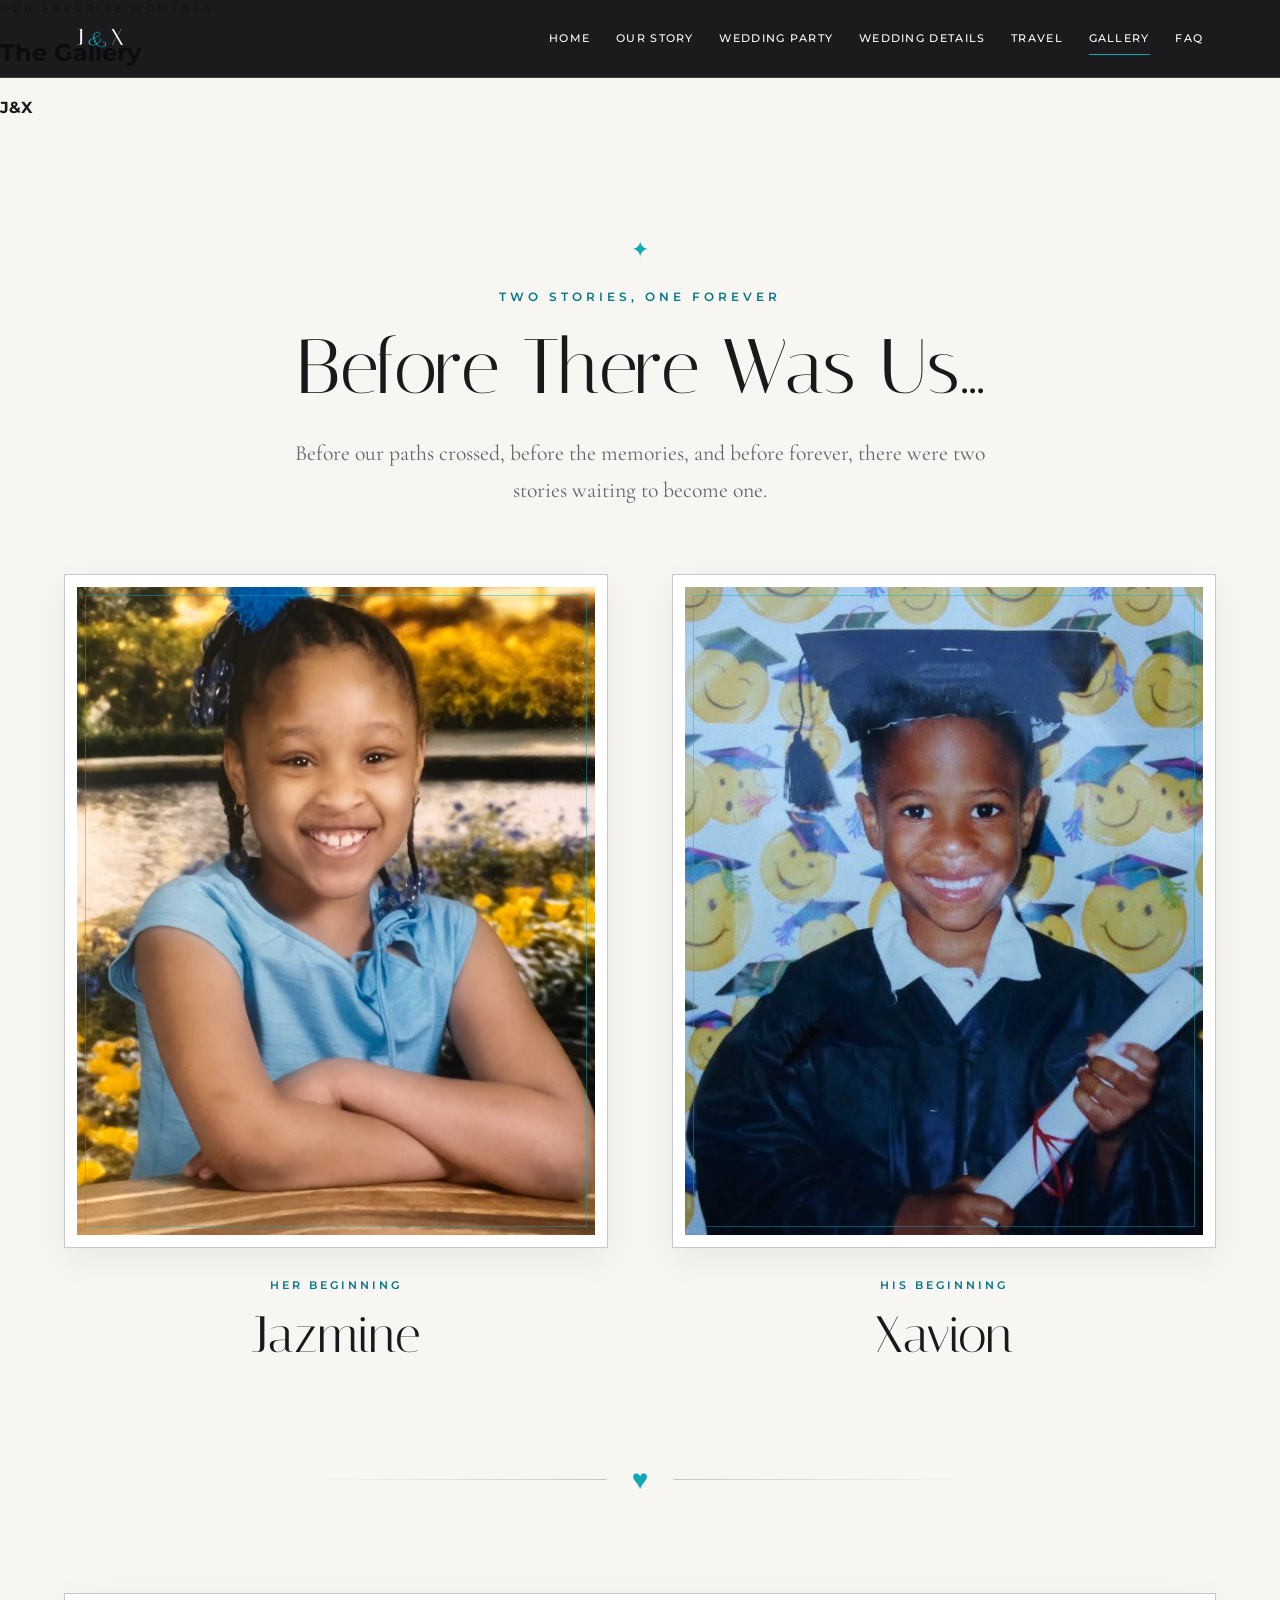
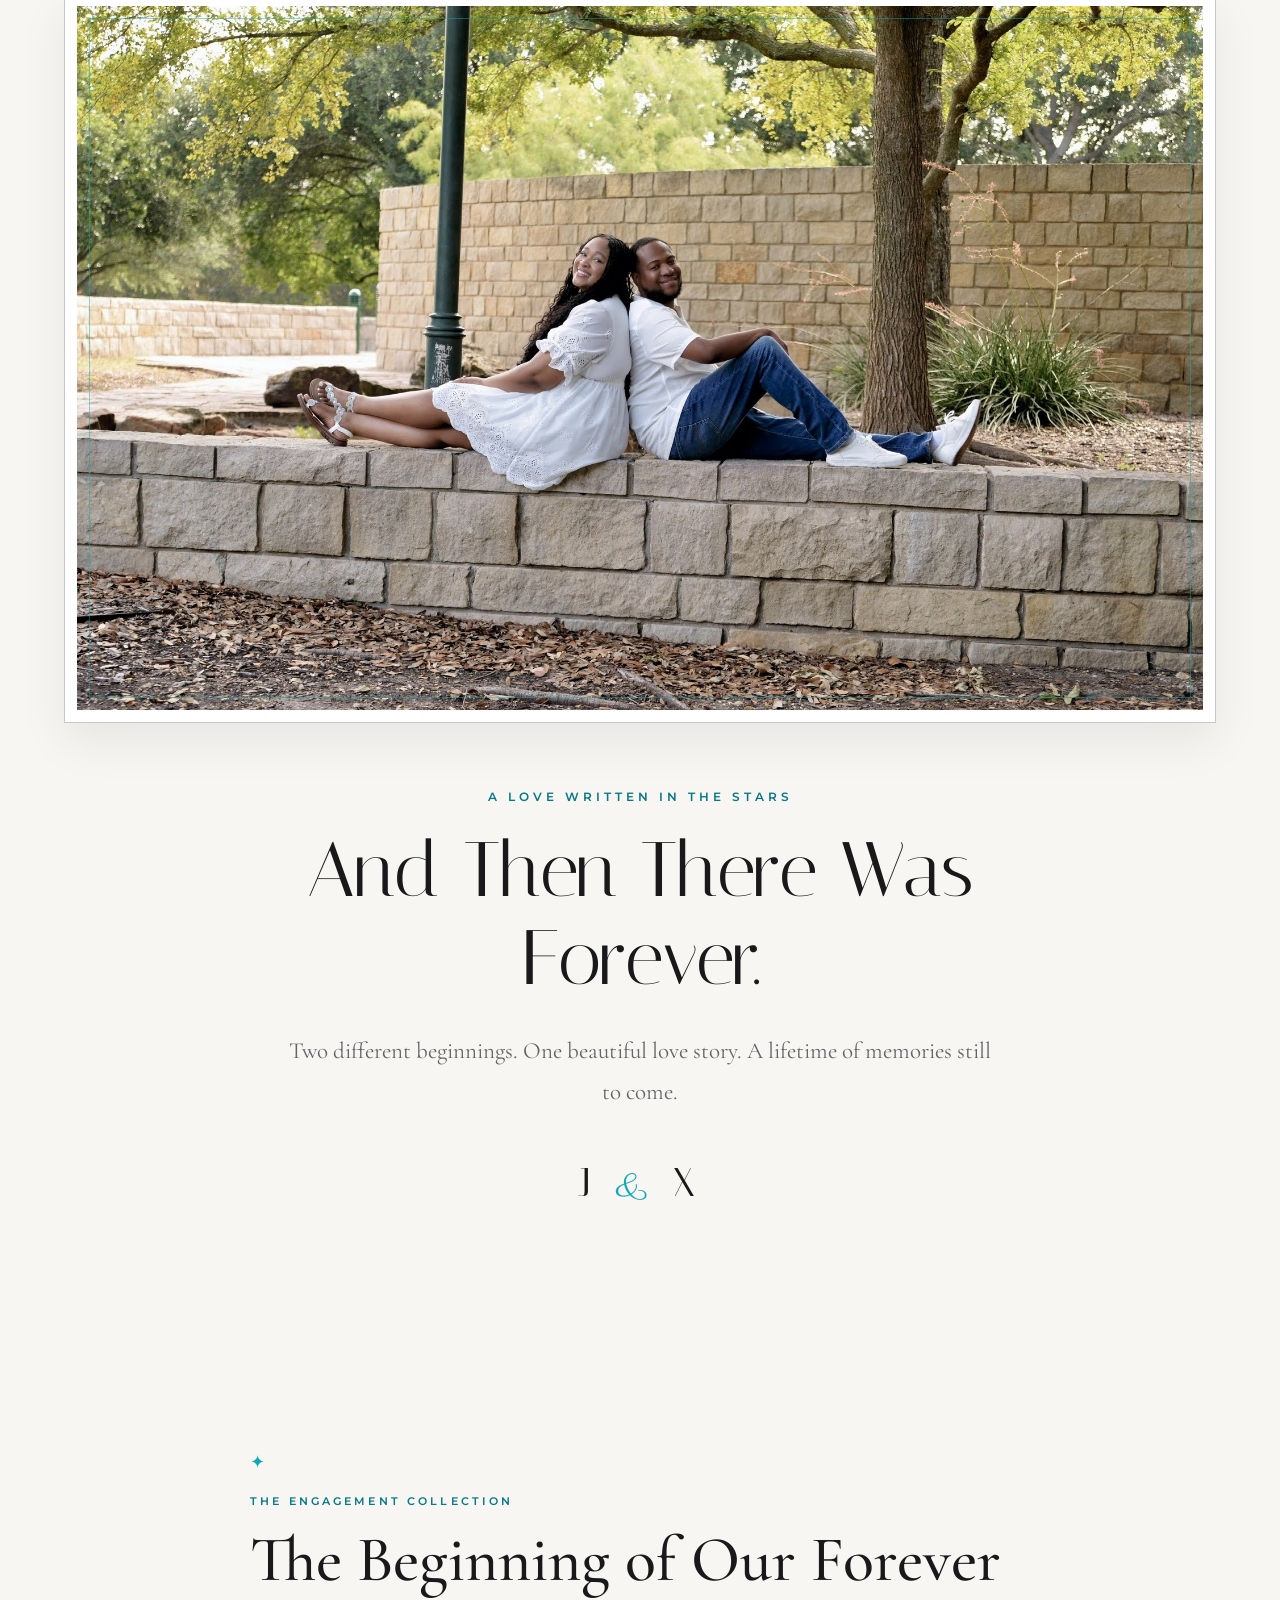
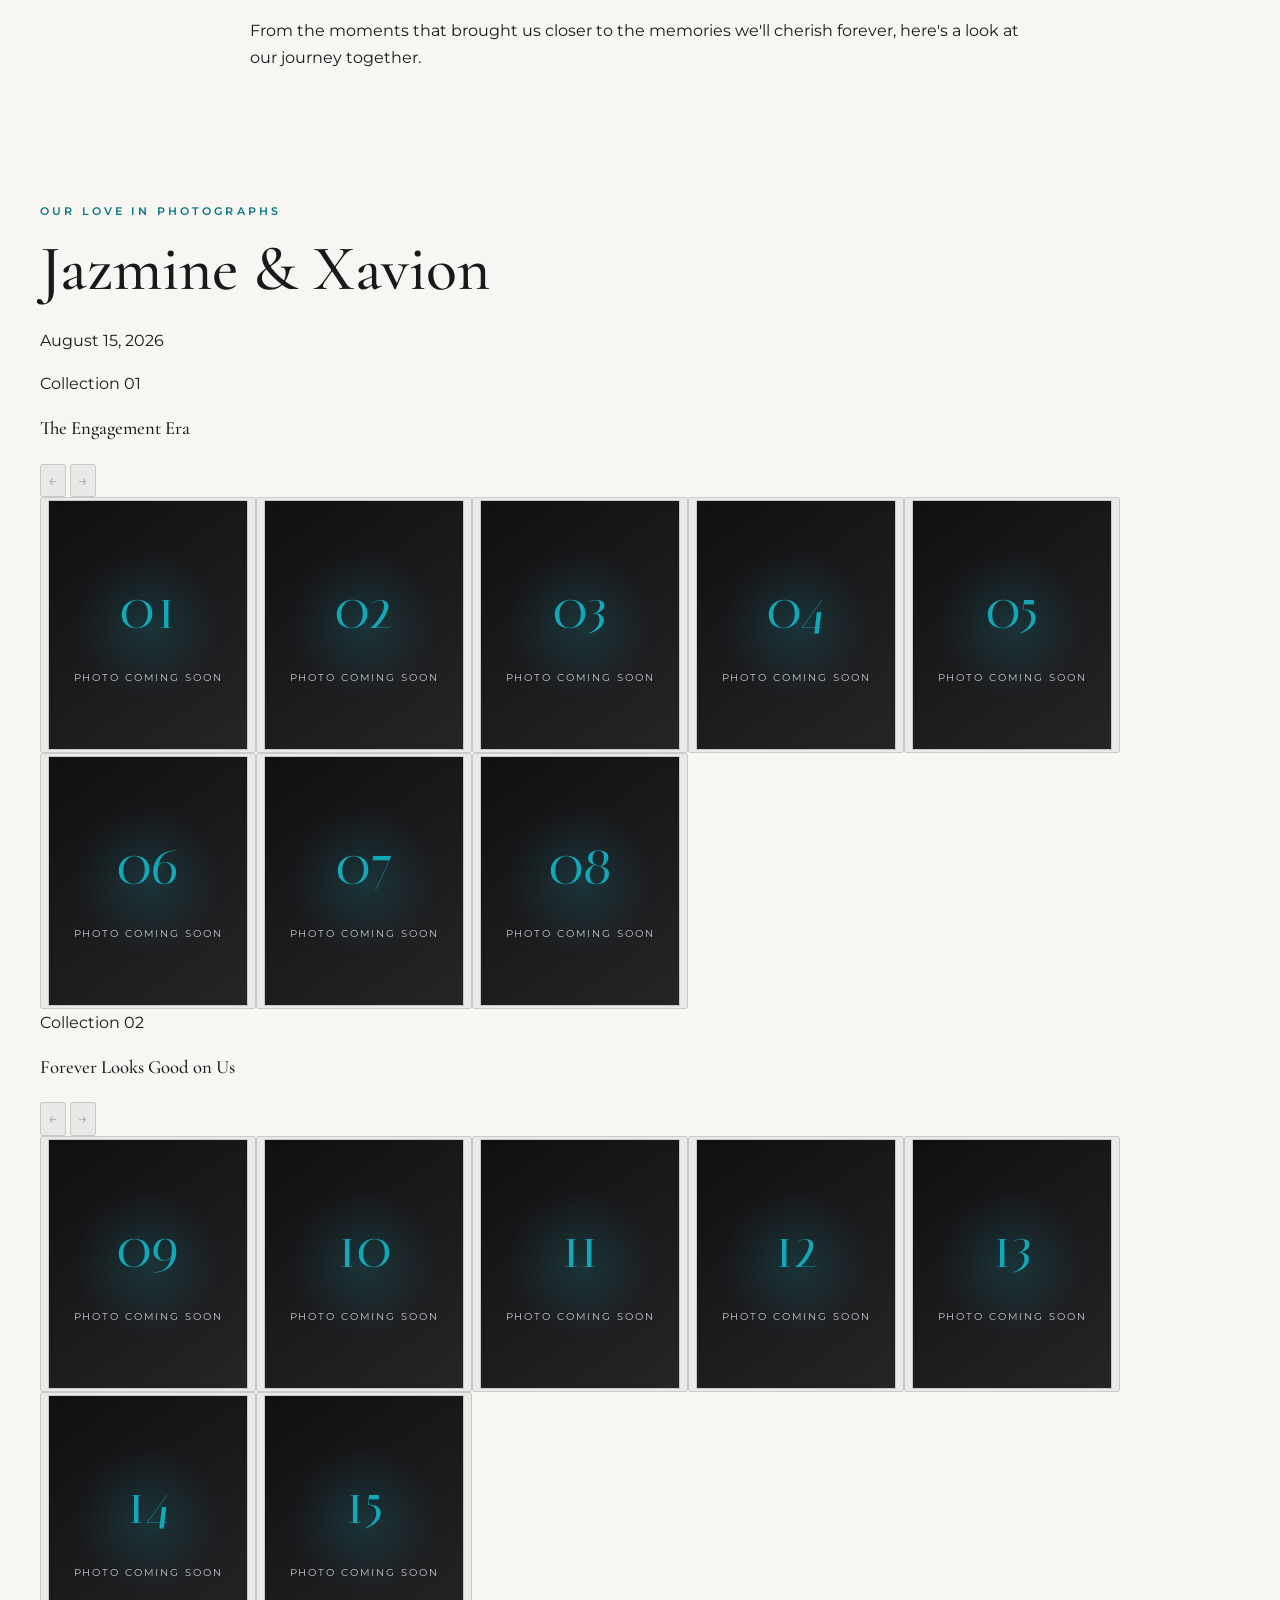
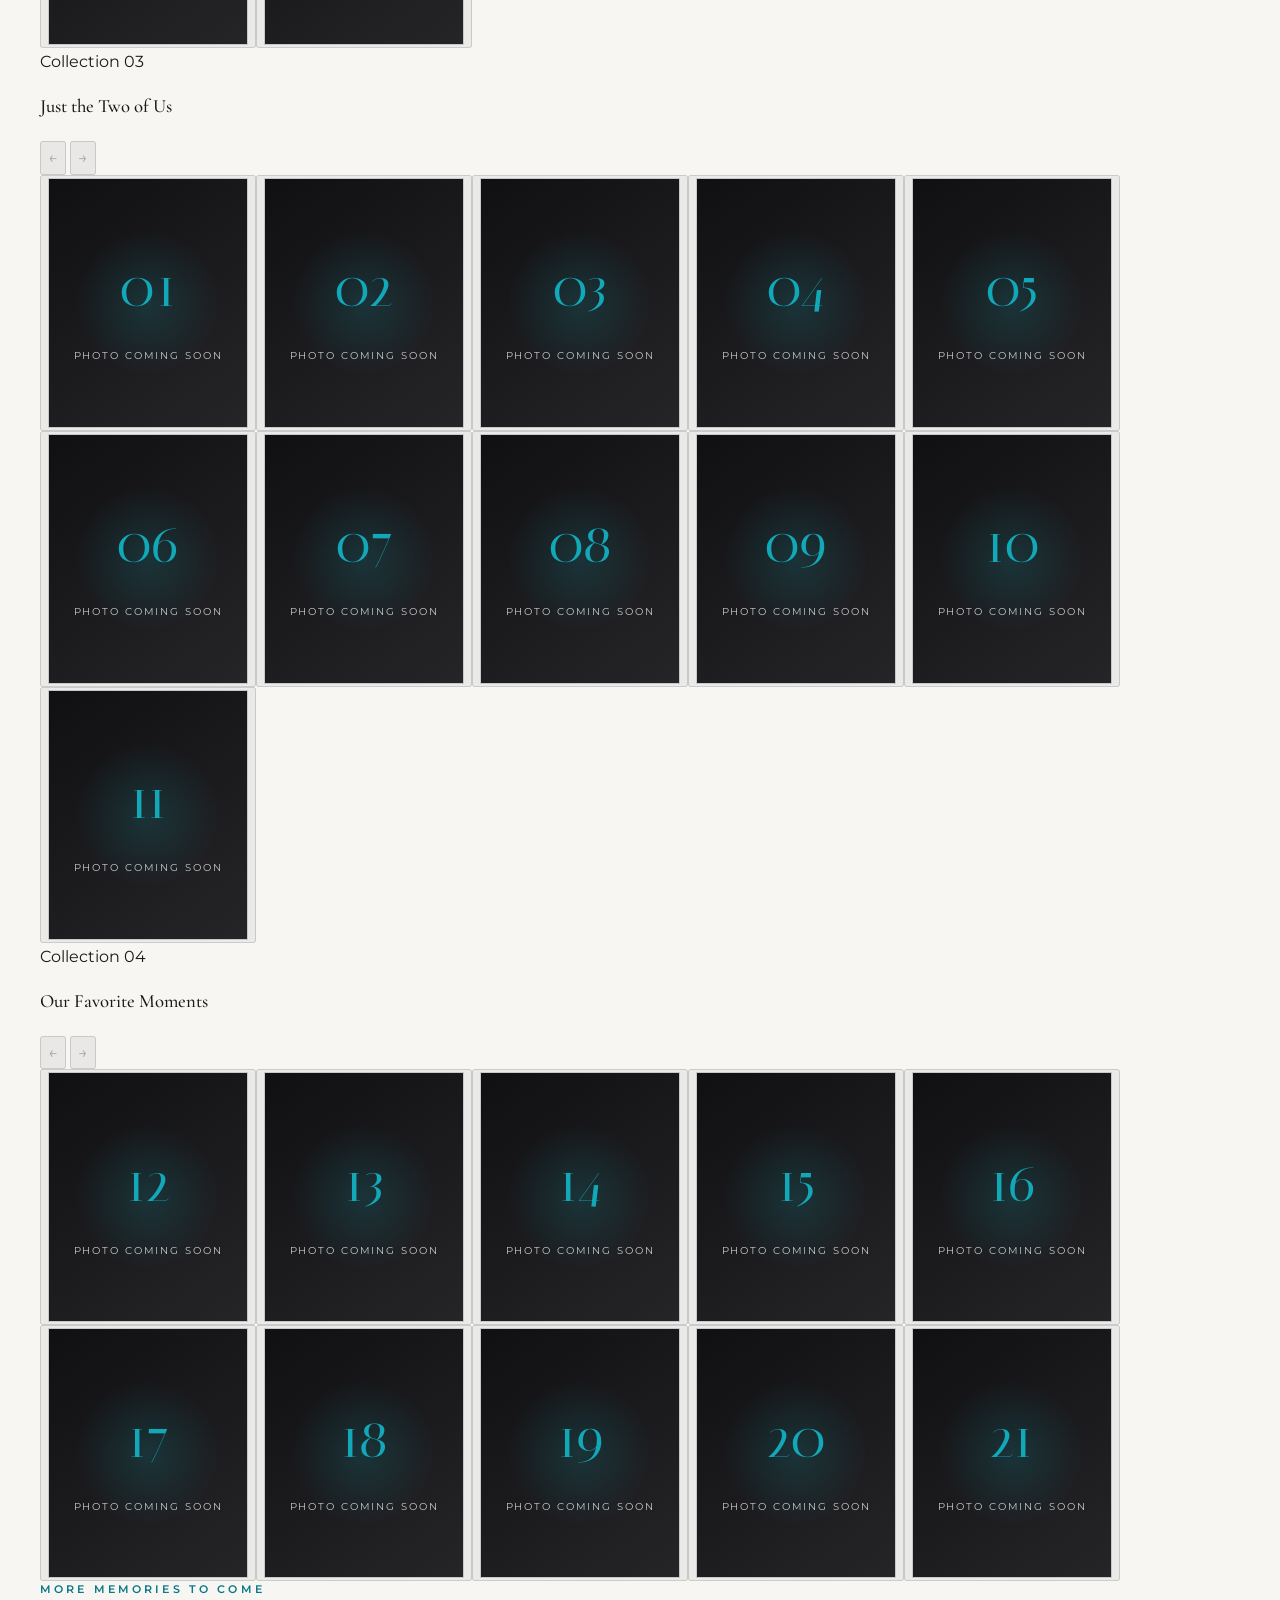
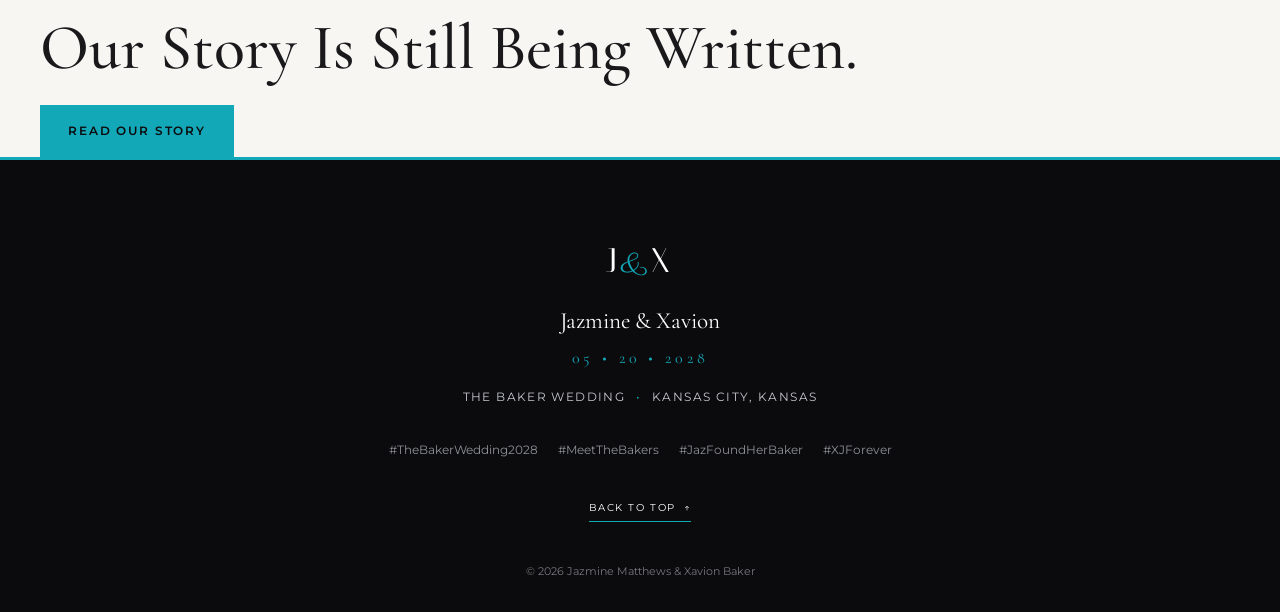
==== commit 63aef2a2: "Updated Gallery Page" ====
--- a/pages/gallery.html
+++ b/pages/gallery.html
@@ -1,5 +1,7 @@
+
 <!DOCTYPE html>
 <html lang="en">
+
 <head>
     <meta charset="UTF-8">
 
@@ -10,13 +12,10 @@
 
     <meta
         name="description"
-        content="View engagement photos and special memories from Jazmine and Xavion."
+        content="Explore the love story, engagement photographs, and favorite memories of Jazmine and Xavion."
     >
 
-    <meta
-        name="theme-color"
-        content="#0B0B0D"
-    >
+    <meta name="theme-color" content="#0B0B0D">
 
     <title>Gallery | Jazmine & Xavion</title>
 
@@ -113,28 +112,16 @@
                     </li>
 
                     <li>
-                        <a
-                            class="active"
-                            href="gallery.html"
-                        >
+                        <a class="active" href="gallery.html" aria-current="page">
                             Gallery
                         </a>
                     </li>
 
                     <!--
-                    Add these links when the pages are ready.
-
-                    <li>
-                        <a href="registry.html">
-                            Registry
-                        </a>
-                    </li>
-
-                    <li>
-                        <a href="rsvp.html">
-                            RSVP
-                        </a>
-                    </li>
+                    Add when these pages are ready:
+
+                    <li><a href="registry.html">Registry</a></li>
+                    <li><a href="rsvp.html">RSVP</a></li>
                     -->
 
                     <li>
@@ -162,7 +149,10 @@
             aria-labelledby="gallery-page-heading"
         >
 
-            <div class="gallery-hero-arch"></div>
+            <div
+                class="gallery-hero-arch"
+                aria-hidden="true"
+            ></div>
 
             <div class="gallery-hero-content">
 
@@ -174,10 +164,6 @@
                     The Gallery
                 </h1>
 
-                <p>
-                    A glimpse into the love, laughter, and memories
-                    leading us to forever.
-                </p>
 
                 <div
                     class="gallery-hero-ornament"
@@ -194,6 +180,172 @@
 
 
         <!-- =========================
+             BEFORE THERE WAS US
+             CHILDHOOD STORY SECTION
+        ========================== -->
+
+        <section
+            class="gallery-love-story section-padding"
+            aria-labelledby="gallery-love-story-heading"
+        >
+
+            <div class="section-container">
+
+                <div class="gallery-story-heading">
+
+                    <div
+                        class="small-ornament"
+                        aria-hidden="true"
+                    >
+                        ✦
+                    </div>
+
+                    <p class="section-label">
+                        Two Stories, One Forever
+                    </p>
+
+                    <h2 id="gallery-love-story-heading">
+                        Before There Was Us...
+                    </h2>
+
+                    <p>
+                        Before our paths crossed, before the memories,
+                        and before forever, there were two stories
+                        waiting to become one.
+                    </p>
+
+                </div>
+
+
+                <!-- CHILDHOOD PHOTOGRAPHS -->
+
+                <div class="gallery-childhood-grid">
+
+                    <!-- JAZMINE CHILDHOOD PHOTO -->
+
+                    <figure class="gallery-childhood-card">
+
+                        <div class="gallery-childhood-image">
+
+                            <!-- REPLACE PHOTO PATH BELOW -->
+
+                            <img
+                                src="/assets/images/gallery/featured/YoungJazmine.jpg"
+                                alt="Jazmine as a child"
+                                loading="lazy"
+                            >
+
+                        </div>
+
+                        <figcaption>
+
+                            <span class="gallery-story-photo-label">
+                                Her Beginning
+                            </span>
+
+                            <h3>
+                                Jazmine
+                            </h3>
+
+                        </figcaption>
+
+                    </figure>
+
+
+                    <!-- XAVION CHILDHOOD PHOTO -->
+
+                    <figure class="gallery-childhood-card">
+
+                        <div class="gallery-childhood-image">
+
+                            <!-- REPLACE PHOTO PATH BELOW -->
+
+                            <img
+                                src="/assets/images/gallery/featured/YoungZay.png"
+                                alt="Xavion as a child"
+                                loading="lazy"
+                            >
+
+                        </div>
+
+                        <figcaption>
+
+                            <span class="gallery-story-photo-label">
+                                His Beginning
+                            </span>
+
+                            <h3>
+                                Xavion
+                            </h3>
+
+                        </figcaption>
+
+                    </figure>
+
+                </div>
+
+
+                <!-- STORY TRANSITION -->
+
+                <div
+                    class="gallery-story-divider"
+                    aria-hidden="true"
+                >
+                    <span></span>
+                    <strong>♥</strong>
+                    <span></span>
+                </div>
+
+
+                <!-- FEATURED ENGAGEMENT PHOTO -->
+
+                <div class="gallery-featured-story">
+
+                    <div class="gallery-featured-photo">
+
+                        <!-- REPLACE PHOTO PATH BELOW -->
+
+                        <img
+                            src="/assets/images/gallery/featured/JZEngagement11BacktoBac.jpg"
+                            alt="Jazmine and Xavion together in their engagement portrait"
+                            loading="lazy"
+                        >
+
+                    </div>
+
+                    <div class="gallery-featured-caption">
+
+                        <p class="section-label">
+                            A Love Written in the Stars
+                        </p>
+
+                        <h2>
+                            And Then There Was Forever.
+                        </h2>
+
+                        <p>
+                            Two different beginnings.
+                            One beautiful love story.
+                            A lifetime of memories still to come.
+                        </p>
+
+                        <div
+                            class="gallery-featured-monogram"
+                            aria-hidden="true"
+                        >
+                            J <span>&</span> X
+                        </div>
+
+                    </div>
+
+                </div>
+
+            </div>
+
+        </section>
+
+
+        <!-- =========================
              GALLERY INTRODUCTION
         ========================== -->
 
@@ -216,13 +368,13 @@
                 </p>
 
                 <h2 id="gallery-introduction-heading">
-                    The beginning of our forever
+                    The Beginning of Our Forever
                 </h2>
 
                 <p>
-                    Our engagement photographs will be added soon.
-                    Scroll through each collection to enjoy the moments
-                    we captured together.
+                    From the moments that brought us closer
+                    to the memories we'll cherish forever,
+                    here's a look at our journey together.
                 </p>
 
             </div>
@@ -231,7 +383,7 @@
 
 
         <!-- =========================
-             ENGAGEMENT GALLERY
+             PHOTO COLLECTIONS
         ========================== -->
 
         <section
@@ -244,7 +396,7 @@
                 <div class="gallery-main-heading">
 
                     <p class="section-label">
-                        Engagement Session
+                        Our Love in Photographs
                     </p>
 
                     <h2 id="engagement-gallery-heading">
@@ -259,7 +411,8 @@
 
 
                 <!-- =========================
-                     CAROUSEL ROW ONE
+                     COLLECTION 01
+                     ENGAGEMENT PHOTOS 01-08
                 ========================== -->
 
                 <section
@@ -270,24 +423,28 @@
                     <div class="gallery-row-header">
 
                         <div>
+
                             <p class="gallery-row-number">
                                 Collection 01
                             </p>
 
                             <h3 id="gallery-row-one-heading">
-                                Engagement Portraits
+                                The Engagement Era
                             </h3>
+
                         </div>
 
                         <div
                             class="carousel-buttons"
-                            aria-label="Engagement Portraits controls"
+                            role="group"
+                            aria-label="Engagement Era controls"
                         >
+
                             <button
                                 class="carousel-button carousel-previous"
                                 type="button"
                                 data-carousel="gallery-row-one"
-                                aria-label="View previous engagement portraits"
+                                aria-label="Previous engagement photos"
                             >
                                 ←
                             </button>
@@ -296,143 +453,26 @@
                                 class="carousel-button carousel-next"
                                 type="button"
                                 data-carousel="gallery-row-one"
-                                aria-label="View more engagement portraits"
+                                aria-label="Next engagement photos"
                             >
                                 →
                             </button>
-                        </div>
-
-                    </div>
-
+
+                        </div>
+
+                    </div>
 
                     <div
                         class="gallery-carousel"
                         id="gallery-row-one"
+                        role="region"
+                        aria-label="Engagement Era photographs"
+                        tabindex="0"
                     >
 
-                        <div class="gallery-track">
-
-
-                            <!-- Photo 01 -->
-
-                            <button
-                                class="gallery-item"
-                                type="button"
-                                data-photo-number="1"
-                                aria-label="Open engagement photo 1"
-                            >
-                                <div class="photo-placeholder">
-                                    <span>01</span>
-                                    <p>Photo Coming Soon</p>
-                                </div>
-                            </button>
-
-
-                            <!-- Photo 02 -->
-
-                            <button
-                                class="gallery-item"
-                                type="button"
-                                data-photo-number="2"
-                                aria-label="Open engagement photo 2"
-                            >
-                                <div class="photo-placeholder">
-                                    <span>02</span>
-                                    <p>Photo Coming Soon</p>
-                                </div>
-                            </button>
-
-
-                            <!-- Photo 03 -->
-
-                            <button
-                                class="gallery-item"
-                                type="button"
-                                data-photo-number="3"
-                                aria-label="Open engagement photo 3"
-                            >
-                                <div class="photo-placeholder">
-                                    <span>03</span>
-                                    <p>Photo Coming Soon</p>
-                                </div>
-                            </button>
-
-
-                            <!-- Photo 04 -->
-
-                            <button
-                                class="gallery-item"
-                                type="button"
-                                data-photo-number="4"
-                                aria-label="Open engagement photo 4"
-                            >
-                                <div class="photo-placeholder">
-                                    <span>04</span>
-                                    <p>Photo Coming Soon</p>
-                                </div>
-                            </button>
-
-
-                            <!-- Photo 05 -->
-
-                            <button
-                                class="gallery-item"
-                                type="button"
-                                data-photo-number="5"
-                                aria-label="Open engagement photo 5"
-                            >
-                                <div class="photo-placeholder">
-                                    <span>05</span>
-                                    <p>Photo Coming Soon</p>
-                                </div>
-                            </button>
-
-
-                            <!-- Photo 06 -->
-
-                            <button
-                                class="gallery-item"
-                                type="button"
-                                data-photo-number="6"
-                                aria-label="Open engagement photo 6"
-                            >
-                                <div class="photo-placeholder">
-                                    <span>06</span>
-                                    <p>Photo Coming Soon</p>
-                                </div>
-                            </button>
-
-
-                            <!-- Photo 07 -->
-
-                            <button
-                                class="gallery-item"
-                                type="button"
-                                data-photo-number="7"
-                                aria-label="Open engagement photo 7"
-                            >
-                                <div class="photo-placeholder">
-                                    <span>07</span>
-                                    <p>Photo Coming Soon</p>
-                                </div>
-                            </button>
-
-
-                            <!-- Photo 08 -->
-
-                            <button
-                                class="gallery-item"
-                                type="button"
-                                data-photo-number="8"
-                                aria-label="Open engagement photo 8"
-                            >
-                                <div class="photo-placeholder">
-                                    <span>08</span>
-                                    <p>Photo Coming Soon</p>
-                                </div>
-                            </button>
-
-                        </div>
+                        <!-- JAVASCRIPT ADDS PHOTOS HERE -->
+
+                        <div class="gallery-track"></div>
 
                     </div>
 
@@ -440,7 +480,8 @@
 
 
                 <!-- =========================
-                     CAROUSEL ROW TWO
+                     COLLECTION 02
+                     ENGAGEMENT PHOTOS 09-15
                 ========================== -->
 
                 <section
@@ -451,24 +492,28 @@
                     <div class="gallery-row-header">
 
                         <div>
+
                             <p class="gallery-row-number">
                                 Collection 02
                             </p>
 
                             <h3 id="gallery-row-two-heading">
-                                Our Favorite Moments
+                                Forever Looks Good on Us
                             </h3>
+
                         </div>
 
                         <div
                             class="carousel-buttons"
-                            aria-label="Favorite Moments controls"
+                            role="group"
+                            aria-label="Forever Looks Good on Us controls"
                         >
+
                             <button
                                 class="carousel-button carousel-previous"
                                 type="button"
                                 data-carousel="gallery-row-two"
-                                aria-label="View previous favorite moments"
+                                aria-label="Previous engagement photos"
                             >
                                 ←
                             </button>
@@ -477,82 +522,26 @@
                                 class="carousel-button carousel-next"
                                 type="button"
                                 data-carousel="gallery-row-two"
-                                aria-label="View more favorite moments"
+                                aria-label="Next engagement photos"
                             >
                                 →
                             </button>
-                        </div>
-
-                    </div>
-
+
+                        </div>
+
+                    </div>
 
                     <div
                         class="gallery-carousel"
                         id="gallery-row-two"
+                        role="region"
+                        aria-label="Forever Looks Good on Us photographs"
+                        tabindex="0"
                     >
 
-                        <div class="gallery-track">
-
-
-                            <!-- Photos 09–16 -->
-
-                            <button class="gallery-item" type="button" data-photo-number="9" aria-label="Open engagement photo 9">
-                                <div class="photo-placeholder">
-                                    <span>09</span>
-                                    <p>Photo Coming Soon</p>
-                                </div>
-                            </button>
-
-                            <button class="gallery-item" type="button" data-photo-number="10" aria-label="Open engagement photo 10">
-                                <div class="photo-placeholder">
-                                    <span>10</span>
-                                    <p>Photo Coming Soon</p>
-                                </div>
-                            </button>
-
-                            <button class="gallery-item" type="button" data-photo-number="11" aria-label="Open engagement photo 11">
-                                <div class="photo-placeholder">
-                                    <span>11</span>
-                                    <p>Photo Coming Soon</p>
-                                </div>
-                            </button>
-
-                            <button class="gallery-item" type="button" data-photo-number="12" aria-label="Open engagement photo 12">
-                                <div class="photo-placeholder">
-                                    <span>12</span>
-                                    <p>Photo Coming Soon</p>
-                                </div>
-                            </button>
-
-                            <button class="gallery-item" type="button" data-photo-number="13" aria-label="Open engagement photo 13">
-                                <div class="photo-placeholder">
-                                    <span>13</span>
-                                    <p>Photo Coming Soon</p>
-                                </div>
-                            </button>
-
-                            <button class="gallery-item" type="button" data-photo-number="14" aria-label="Open engagement photo 14">
-                                <div class="photo-placeholder">
-                                    <span>14</span>
-                                    <p>Photo Coming Soon</p>
-                                </div>
-                            </button>
-
-                            <button class="gallery-item" type="button" data-photo-number="15" aria-label="Open engagement photo 15">
-                                <div class="photo-placeholder">
-                                    <span>15</span>
-                                    <p>Photo Coming Soon</p>
-                                </div>
-                            </button>
-
-                            <button class="gallery-item" type="button" data-photo-number="16" aria-label="Open engagement photo 16">
-                                <div class="photo-placeholder">
-                                    <span>16</span>
-                                    <p>Photo Coming Soon</p>
-                                </div>
-                            </button>
-
-                        </div>
+                        <!-- JAVASCRIPT ADDS PHOTOS HERE -->
+
+                        <div class="gallery-track"></div>
 
                     </div>
 
@@ -560,7 +549,8 @@
 
 
                 <!-- =========================
-                     CAROUSEL ROW THREE
+                     COLLECTION 03
+                     COUPLES PHOTOS 01-11
                 ========================== -->
 
                 <section
@@ -571,6 +561,7 @@
                     <div class="gallery-row-header">
 
                         <div>
+
                             <p class="gallery-row-number">
                                 Collection 03
                             </p>
@@ -578,17 +569,20 @@
                             <h3 id="gallery-row-three-heading">
                                 Just the Two of Us
                             </h3>
+
                         </div>
 
                         <div
                             class="carousel-buttons"
+                            role="group"
                             aria-label="Just the Two of Us controls"
                         >
+
                             <button
                                 class="carousel-button carousel-previous"
                                 type="button"
                                 data-carousel="gallery-row-three"
-                                aria-label="View previous photos"
+                                aria-label="Previous couples photos"
                             >
                                 ←
                             </button>
@@ -597,82 +591,26 @@
                                 class="carousel-button carousel-next"
                                 type="button"
                                 data-carousel="gallery-row-three"
-                                aria-label="View more photos"
+                                aria-label="Next couples photos"
                             >
                                 →
                             </button>
-                        </div>
-
-                    </div>
-
+
+                        </div>
+
+                    </div>
 
                     <div
                         class="gallery-carousel"
                         id="gallery-row-three"
+                        role="region"
+                        aria-label="Just the Two of Us photographs"
+                        tabindex="0"
                     >
 
-                        <div class="gallery-track">
-
-
-                            <!-- Photos 17–24 -->
-
-                            <button class="gallery-item" type="button" data-photo-number="17" aria-label="Open engagement photo 17">
-                                <div class="photo-placeholder">
-                                    <span>17</span>
-                                    <p>Photo Coming Soon</p>
-                                </div>
-                            </button>
-
-                            <button class="gallery-item" type="button" data-photo-number="18" aria-label="Open engagement photo 18">
-                                <div class="photo-placeholder">
-                                    <span>18</span>
-                                    <p>Photo Coming Soon</p>
-                                </div>
-                            </button>
-
-                            <button class="gallery-item" type="button" data-photo-number="19" aria-label="Open engagement photo 19">
-                                <div class="photo-placeholder">
-                                    <span>19</span>
-                                    <p>Photo Coming Soon</p>
-                                </div>
-                            </button>
-
-                            <button class="gallery-item" type="button" data-photo-number="20" aria-label="Open engagement photo 20">
-                                <div class="photo-placeholder">
-                                    <span>20</span>
-                                    <p>Photo Coming Soon</p>
-                                </div>
-                            </button>
-
-                            <button class="gallery-item" type="button" data-photo-number="21" aria-label="Open engagement photo 21">
-                                <div class="photo-placeholder">
-                                    <span>21</span>
-                                    <p>Photo Coming Soon</p>
-                                </div>
-                            </button>
-
-                            <button class="gallery-item" type="button" data-photo-number="22" aria-label="Open engagement photo 22">
-                                <div class="photo-placeholder">
-                                    <span>22</span>
-                                    <p>Photo Coming Soon</p>
-                                </div>
-                            </button>
-
-                            <button class="gallery-item" type="button" data-photo-number="23" aria-label="Open engagement photo 23">
-                                <div class="photo-placeholder">
-                                    <span>23</span>
-                                    <p>Photo Coming Soon</p>
-                                </div>
-                            </button>
-
-                            <button class="gallery-item" type="button" data-photo-number="24" aria-label="Open engagement photo 24">
-                                <div class="photo-placeholder">
-                                    <span>24</span>
-                                    <p>Photo Coming Soon</p>
-                                </div>
-                            </button>
-
-                        </div>
+                        <!-- JAVASCRIPT ADDS PHOTOS HERE -->
+
+                        <div class="gallery-track"></div>
 
                     </div>
 
@@ -680,7 +618,8 @@
 
 
                 <!-- =========================
-                     CAROUSEL ROW FOUR
+                     COLLECTION 04
+                     COUPLES PHOTOS 12-21
                 ========================== -->
 
                 <section
@@ -691,24 +630,28 @@
                     <div class="gallery-row-header">
 
                         <div>
+
                             <p class="gallery-row-number">
                                 Collection 04
                             </p>
 
                             <h3 id="gallery-row-four-heading">
-                                Forever Starts Here
+                                Our Favorite Moments
                             </h3>
+
                         </div>
 
                         <div
                             class="carousel-buttons"
-                            aria-label="Forever Starts Here controls"
+                            role="group"
+                            aria-label="Our Favorite Moments controls"
                         >
+
                             <button
                                 class="carousel-button carousel-previous"
                                 type="button"
                                 data-carousel="gallery-row-four"
-                                aria-label="View previous photos"
+                                aria-label="Previous couples photos"
                             >
                                 ←
                             </button>
@@ -717,82 +660,26 @@
                                 class="carousel-button carousel-next"
                                 type="button"
                                 data-carousel="gallery-row-four"
-                                aria-label="View more photos"
+                                aria-label="Next couples photos"
                             >
                                 →
                             </button>
-                        </div>
-
-                    </div>
-
+
+                        </div>
+
+                    </div>
 
                     <div
                         class="gallery-carousel"
                         id="gallery-row-four"
+                        role="region"
+                        aria-label="Our Favorite Moments photographs"
+                        tabindex="0"
                     >
 
-                        <div class="gallery-track">
-
-
-                            <!-- Photos 25–32 -->
-
-                            <button class="gallery-item" type="button" data-photo-number="25" aria-label="Open engagement photo 25">
-                                <div class="photo-placeholder">
-                                    <span>25</span>
-                                    <p>Photo Coming Soon</p>
-                                </div>
-                            </button>
-
-                            <button class="gallery-item" type="button" data-photo-number="26" aria-label="Open engagement photo 26">
-                                <div class="photo-placeholder">
-                                    <span>26</span>
-                                    <p>Photo Coming Soon</p>
-                                </div>
-                            </button>
-
-                            <button class="gallery-item" type="button" data-photo-number="27" aria-label="Open engagement photo 27">
-                                <div class="photo-placeholder">
-                                    <span>27</span>
-                                    <p>Photo Coming Soon</p>
-                                </div>
-                            </button>
-
-                            <button class="gallery-item" type="button" data-photo-number="28" aria-label="Open engagement photo 28">
-                                <div class="photo-placeholder">
-                                    <span>28</span>
-                                    <p>Photo Coming Soon</p>
-                                </div>
-                            </button>
-
-                            <button class="gallery-item" type="button" data-photo-number="29" aria-label="Open engagement photo 29">
-                                <div class="photo-placeholder">
-                                    <span>29</span>
-                                    <p>Photo Coming Soon</p>
-                                </div>
-                            </button>
-
-                            <button class="gallery-item" type="button" data-photo-number="30" aria-label="Open engagement photo 30">
-                                <div class="photo-placeholder">
-                                    <span>30</span>
-                                    <p>Photo Coming Soon</p>
-                                </div>
-                            </button>
-
-                            <button class="gallery-item" type="button" data-photo-number="31" aria-label="Open engagement photo 31">
-                                <div class="photo-placeholder">
-                                    <span>31</span>
-                                    <p>Photo Coming Soon</p>
-                                </div>
-                            </button>
-
-                            <button class="gallery-item" type="button" data-photo-number="32" aria-label="Open engagement photo 32">
-                                <div class="photo-placeholder">
-                                    <span>32</span>
-                                    <p>Photo Coming Soon</p>
-                                </div>
-                            </button>
-
-                        </div>
+                        <!-- JAVASCRIPT ADDS PHOTOS HERE -->
+
+                        <div class="gallery-track"></div>
 
                     </div>
 
@@ -812,7 +699,7 @@
             id="gallery-lightbox"
             role="dialog"
             aria-modal="true"
-            aria-labelledby="lightbox-caption"
+            aria-label="Enlarged gallery photograph"
             hidden
         >
 
@@ -844,12 +731,11 @@
 
                     <img
                         id="lightbox-image"
-                        src=""
                         alt=""
                     >
 
                     <figcaption id="lightbox-caption">
-                        Engagement Photo
+                        Jazmine & Xavion
                     </figcaption>
 
                 </figure>
@@ -868,22 +754,6 @@
 
 
         <!-- =========================
-             FUTURE GALLERIES
-        ========================== -->
-
-        <!--
-        These galleries can be added after each event:
-
-        - Bridal Shower
-        - Bachelor Party
-        - Bachelorette Party
-        - Wedding Day
-
-        Keep them hidden until photos are available.
-        -->
-
-
-        <!-- =========================
              CLOSING SECTION
         ========================== -->
 
@@ -901,7 +771,7 @@
                     </p>
 
                     <h2 id="gallery-closing-heading">
-                        Our story is still being written.
+                        Our Story Is Still Being Written.
                     </h2>
 
                 </div>
@@ -916,7 +786,6 @@
             </div>
 
         </section>
-
 
     </main>
 
@@ -978,4 +847,4 @@
     <script src="../js/gallery.js"></script>
 
 </body>
-</html>+</html>
--- a/css/styles.css
+++ b/css/styles.css
@@ -458,4 +458,57 @@
     margin: 2.5rem 0 0;
     color: #77777c;
     font-size: 0.68rem;
+}
+
+/* =========================================
+   MAIN JAVASCRIPT STYLES
+========================================= */
+
+/* Stop the page from scrolling behind the mobile menu */
+
+body.menu-open {
+    overflow: hidden;
+}
+
+
+/* Animate hamburger icon into an X */
+
+.menu-toggle span {
+    transform-origin: center;
+}
+
+.menu-toggle.active span:nth-child(1) {
+    transform: translateY(7px) rotate(45deg);
+}
+
+.menu-toggle.active span:nth-child(2) {
+    opacity: 0;
+}
+
+.menu-toggle.active span:nth-child(3) {
+    transform: translateY(-7px) rotate(-45deg);
+}
+
+
+/* Soft image entrance */
+
+img {
+    opacity: 0;
+    transition:
+        opacity 0.45s ease,
+        transform 0.45s ease;
+}
+
+img.loaded {
+    opacity: 1;
+}
+
+
+/* Keep reduced-motion preferences respected */
+
+@media (prefers-reduced-motion: reduce) {
+    img {
+        opacity: 1;
+        transition: none;
+    }
 }
--- a/css/pages/gallery.css
+++ b/css/pages/gallery.css
@@ -1,752 +1,473 @@
+
 /* =========================================
-   THE BAKER WEDDING — GALLERY PAGE
+   THE BAKER WEDDING
+   BEFORE THERE WAS US — STORY SECTION
 ========================================= */
 
-
-/* =========================================
-   GALLERY HERO
-========================================= */
-
-.gallery-hero {
+/* =====================================
+   STORY SECTION
+===================================== */
+
+.gallery-love-story {
     position: relative;
+    overflow: hidden;
+    padding: 110px 5%;
+    background: var(--soft-white, #f8f7f5);
+    color: var(--text-dark, #171717);
+}
+
+.gallery-love-story .section-container {
+    width: 100%;
+    max-width: 1440px;
+    margin: 0 auto;
+}
+
+/* =====================================
+   STORY HEADING
+===================================== */
+
+.gallery-story-heading {
+    max-width: 900px;
+    margin: 0 auto 65px;
+    text-align: center;
+}
+
+.gallery-story-heading .small-ornament {
+    margin-bottom: 20px;
+    color: var(--turquoise, #13a8b8);
+    font-size: 22px;
+}
+
+.gallery-story-heading .section-label {
+    margin-bottom: 18px;
+    color: var(--deep-turquoise, #087f8c);
+    font-size: 12px;
+    font-weight: 600;
+    letter-spacing: 4px;
+    text-transform: uppercase;
+}
+
+.gallery-story-heading h2 {
+    margin: 0 0 25px;
+    color: var(--text-dark, #171717);
+    font-family: var(--display-font, "Italiana", serif);
+    font-size: clamp(3.5rem, 6vw, 6rem);
+    font-weight: 400;
+    line-height: 1.12;
+}
+
+.gallery-story-heading > p:last-child {
+    max-width: 700px;
+    margin: 0 auto;
+    color: var(--text-gray, #666);
+    font-family: var(--serif-font, "Cormorant Garamond", serif);
+    font-size: clamp(1.2rem, 1.7vw, 1.6rem);
+    line-height: 1.7;
+}
+
+/* =====================================
+   CHILDHOOD PHOTO GRID
+===================================== */
+
+.gallery-childhood-grid {
     display: grid;
-    min-height: 72vh;
-    place-items: center;
-    padding: 9rem 1.5rem 6rem;
+    grid-template-columns: repeat(2, minmax(0, 1fr));
+    gap: clamp(25px, 5vw, 80px);
+    width: 100%;
+    max-width: 1200px;
+    margin: 0 auto;
+    align-items: start;
+}
+
+.gallery-childhood-card {
+    width: 100%;
+    min-width: 0;
+    margin: 0;
+    text-align: center;
+}
+
+.gallery-childhood-image {
+    position: relative;
+    width: 100%;
     overflow: hidden;
-    background:
-        radial-gradient(
-            circle at 50% 45%,
-            rgba(19, 168, 184, 0.19),
-            transparent 34%
-        ),
-        linear-gradient(
-            120deg,
-            #070809,
-            #14191c 52%,
-            #08090a
-        );
-    color: var(--white);
-    text-align: center;
-}
-
-.gallery-hero::before,
-.gallery-hero::after {
+    padding: 12px;
+    border: 1px solid var(--silver, #c6c8cc);
+    background: var(--white, #fff);
+    box-shadow: 0 12px 35px rgba(0, 0, 0, 0.06);
+}
+
+.gallery-childhood-image::after {
     content: "";
     position: absolute;
-    width: 470px;
-    height: 470px;
-    border: 1px solid rgba(198, 200, 204, 0.12);
-    border-radius: 50%;
-}
-
-.gallery-hero::before {
-    bottom: -280px;
-    left: -210px;
-}
-
-.gallery-hero::after {
-    top: -260px;
-    right: -210px;
-}
-
-.gallery-hero-arch {
-    position: absolute;
-    top: 18%;
-    left: 50%;
-    width: min(72vw, 720px);
-    height: 72%;
-    border: 1px solid rgba(19, 168, 184, 0.3);
-    border-bottom: 0;
-    border-radius: 50% 50% 0 0;
-    transform: translateX(-50%);
-}
-
-.gallery-hero-content {
-    position: relative;
-    z-index: 2;
-    max-width: 850px;
-}
-
-.gallery-hero .eyebrow {
-    color: var(--turquoise);
-}
-
-.gallery-hero h1 {
-    margin: 0 0 1.5rem;
-    color: var(--white);
-    font-family: var(--display-font);
-    font-size: clamp(4rem, 10vw, 8.5rem);
+    inset: 20px;
+    border: 1px solid rgba(19, 168, 184, 0.45);
+    pointer-events: none;
+}
+
+.gallery-childhood-image img {
+    display: block;
+    width: 100%;
+    height: auto;
+    aspect-ratio: 4 / 5;
+    object-fit: cover;
+    object-position: center;
+    background: #e8e8e8;
+    transition: transform 0.6s ease;
+}
+
+.gallery-childhood-card:hover img {
+    transform: scale(1.04);
+}
+
+.gallery-childhood-card figcaption {
+    padding: 28px 0 0;
+}
+
+.gallery-story-photo-label {
+    display: block;
+    margin-bottom: 10px;
+    color: var(--deep-turquoise, #087f8c);
+    font-family: var(--body-font, "Montserrat", sans-serif);
+    font-size: 11px;
+    font-weight: 600;
+    letter-spacing: 3px;
+    text-transform: uppercase;
+}
+
+.gallery-childhood-card h3 {
+    margin: 0;
+    color: var(--text-dark, #171717);
+    font-family: var(--display-font, "Italiana", serif);
+    font-size: clamp(2.5rem, 4vw, 4rem);
     font-weight: 400;
-    letter-spacing: -0.04em;
-    line-height: 0.95;
-}
-
-.gallery-hero-content > p:not(.eyebrow) {
-    max-width: 620px;
-    margin: 0 auto;
-    color: var(--silver);
-    font-family: var(--serif-font);
-    font-size: 1.25rem;
-}
-
-.gallery-hero-ornament {
+    line-height: 1.2;
+}
+
+/* =====================================
+   STORY DIVIDER
+===================================== */
+
+.gallery-story-divider {
     display: flex;
     align-items: center;
     justify-content: center;
-    gap: 1.2rem;
-    margin-top: 2.5rem;
-}
-
-.gallery-hero-ornament > span {
-    width: 70px;
+    gap: 25px;
+    width: 100%;
+    max-width: 650px;
+    margin: 90px auto;
+}
+
+.gallery-story-divider span {
+    flex: 1;
     height: 1px;
     background: linear-gradient(
         to right,
         transparent,
-        var(--silver)
+        var(--silver, #c6c8cc)
     );
 }
 
-.gallery-hero-ornament > span:last-child {
+.gallery-story-divider span:last-child {
     background: linear-gradient(
-        to right,
-        var(--silver),
-        transparent
+        to left,
+        transparent,
+        var(--silver, #c6c8cc)
     );
 }
 
-.gallery-hero-ornament strong {
-    color: var(--white);
-    font-family: var(--display-font);
-    font-size: 1.25rem;
+.gallery-story-divider strong {
+    color: var(--turquoise, #13a8b8);
+    font-size: 28px;
     font-weight: 400;
 }
 
-.gallery-hero-ornament strong span {
-    color: var(--turquoise);
-    font-family: var(--script-font);
-}
-
-
-/* =========================================
-   GALLERY INTRODUCTION
-========================================= */
-
-.gallery-introduction {
-    background: var(--soft-white);
-    color: var(--text-dark);
-    text-align: center;
-}
-
-.gallery-introduction h2 {
-    color: var(--text-dark);
-}
-
-.gallery-introduction p:last-child {
-    max-width: 690px;
+/* =====================================
+   FEATURED ENGAGEMENT STORY
+===================================== */
+
+.gallery-featured-story {
+    width: 100%;
+    max-width: 1300px;
     margin: 0 auto;
-    color: var(--text-gray);
-    font-family: var(--serif-font);
-    font-size: 1.2rem;
-}
-
-
-/* =========================================
-   ENGAGEMENT GALLERY
-========================================= */
-
-.engagement-gallery-section {
-    padding: var(--section-padding) var(--side-padding);
+}
+
+.gallery-featured-photo {
+    position: relative;
+    width: 100%;
     overflow: hidden;
-    background: var(--soft-white);
-    color: var(--text-dark);
-}
-
-.gallery-main-heading {
-    margin-bottom: 5rem;
-    text-align: center;
-}
-
-.gallery-main-heading h2 {
-    margin-bottom: 0.5rem;
-    color: var(--text-dark);
-}
-
-.gallery-main-heading h2 span {
-    color: var(--turquoise);
-    font-family: var(--script-font);
-}
-
-.gallery-main-heading > p:last-child {
-    color: var(--deep-turquoise);
-    font-size: 0.7rem;
-    font-weight: 600;
-    letter-spacing: 0.2em;
-    text-transform: uppercase;
-}
-
-
-/* =========================================
-   GALLERY ROWS
-========================================= */
-
-.gallery-row {
-    max-width: 1400px;
-    margin: 0 auto 5rem;
-    padding: 2.5rem;
-    border: 1px solid var(--silver);
-    background: var(--white);
-}
-
-.gallery-row:last-child {
-    margin-bottom: 0;
-}
-
-.dark-gallery-row {
-    border-color: var(--turquoise);
-    background:
-        radial-gradient(
-            circle at 85% 15%,
-            rgba(19, 168, 184, 0.12),
-            transparent 30%
-        ),
-        var(--black);
-    color: var(--white);
-}
-
-.gallery-row-header {
-    display: flex;
-    align-items: flex-end;
-    justify-content: space-between;
-    gap: 2rem;
-    margin-bottom: 2rem;
-}
-
-.gallery-row-number {
-    margin-bottom: 0.35rem;
-    color: var(--deep-turquoise);
-    font-size: 0.64rem;
-    font-weight: 600;
-    letter-spacing: 0.19em;
-    text-transform: uppercase;
-}
-
-.dark-gallery-row .gallery-row-number {
-    color: var(--turquoise);
-}
-
-.gallery-row-header h3 {
-    margin: 0;
-    color: var(--text-dark);
-    font-size: clamp(1.9rem, 3vw, 2.6rem);
-    line-height: 1.1;
-}
-
-.dark-gallery-row .gallery-row-header h3 {
-    color: var(--white);
-}
-
-
-/* =========================================
-   CAROUSEL CONTROLS
-========================================= */
-
-.carousel-buttons {
-    display: flex;
-    flex-shrink: 0;
-    gap: 0.6rem;
-}
-
-.carousel-button {
-    display: grid;
-    width: 46px;
-    height: 46px;
-    place-items: center;
-    border: 1px solid var(--silver);
-    background: transparent;
-    color: var(--text-dark);
-    font-size: 1rem;
-    cursor: pointer;
-    transition:
-        border-color var(--transition),
-        background-color var(--transition),
-        color var(--transition);
-}
-
-.carousel-button:hover {
-    border-color: var(--deep-turquoise);
-    background: var(--deep-turquoise);
-    color: var(--white);
-}
-
-.dark-gallery-row .carousel-button {
-    border-color: rgba(198, 200, 204, 0.45);
-    color: var(--white);
-}
-
-.dark-gallery-row .carousel-button:hover {
-    border-color: var(--turquoise);
-    background: var(--turquoise);
-    color: var(--black);
-}
-
-.carousel-button:disabled {
-    cursor: not-allowed;
-    opacity: 0.35;
-}
-
-
-/* =========================================
-   HORIZONTAL PHOTO TRACK
-========================================= */
-
-.gallery-carousel {
-    width: 100%;
-    overflow-x: auto;
-    overflow-y: hidden;
-    overscroll-behavior-inline: contain;
-    scrollbar-color: var(--turquoise) transparent;
-    scrollbar-width: thin;
-    scroll-behavior: smooth;
-    scroll-snap-type: x mandatory;
-}
-
-.gallery-carousel::-webkit-scrollbar {
-    height: 6px;
-}
-
-.gallery-carousel::-webkit-scrollbar-track {
-    background: transparent;
-}
-
-.gallery-carousel::-webkit-scrollbar-thumb {
-    border-radius: 999px;
-    background: var(--turquoise);
-}
-
-.gallery-track {
-    display: grid;
-    grid-auto-columns: calc((100% - 3rem) / 4);
-    grid-auto-flow: column;
-    gap: 1rem;
-    padding-bottom: 1.25rem;
-}
-
-
-/* =========================================
-   GALLERY ITEMS
-========================================= */
-
-.gallery-item {
-    position: relative;
-    display: block;
-    width: 100%;
-    min-width: 0;
-    padding: 0;
-    overflow: hidden;
-    border: 0;
-    background: transparent;
-    cursor: pointer;
-    scroll-snap-align: start;
-}
-
-.gallery-item img,
-.gallery-item .photo-placeholder {
-    display: block;
-    width: 100%;
-    aspect-ratio: 4 / 5;
-    object-fit: cover;
-    transition:
-        transform 0.45s ease,
-        filter 0.45s ease;
-}
-
-.gallery-item::after {
-    content: "View Photo";
-    position: absolute;
-    right: 1rem;
-    bottom: 1rem;
-    left: 1rem;
-    padding: 0.65rem;
-    background: rgba(11, 11, 13, 0.82);
-    color: var(--white);
-    font-family: var(--body-font);
-    font-size: 0.6rem;
-    font-weight: 600;
-    letter-spacing: 0.14em;
-    opacity: 0;
-    text-align: center;
-    text-transform: uppercase;
-    transform: translateY(10px);
-    transition:
-        opacity var(--transition),
-        transform var(--transition);
-}
-
-.gallery-item:hover img {
-    filter: brightness(0.75);
-    transform: scale(1.035);
-}
-
-.gallery-item:hover::after {
-    opacity: 1;
-    transform: translateY(0);
-}
-
-
-/* =========================================
-   PHOTO PLACEHOLDERS
-========================================= */
-
-.gallery-item .photo-placeholder {
-    position: relative;
-    display: grid;
-    place-content: center;
-    border: 1px solid rgba(198, 200, 204, 0.7);
-    background:
-        radial-gradient(
-            circle at center,
-            rgba(19, 168, 184, 0.16),
-            transparent 43%
-        ),
-        linear-gradient(
-            145deg,
-            #141518,
-            #282a2e
-        );
-    color: var(--white);
-    text-align: center;
-}
-
-.gallery-item .photo-placeholder::before {
+    padding: 12px;
+    border: 1px solid var(--silver, #c6c8cc);
+    background: var(--white, #fff);
+    box-shadow: 0 18px 45px rgba(0, 0, 0, 0.07);
+}
+
+.gallery-featured-photo::after {
     content: "";
     position: absolute;
-    inset: 10px;
-    border: 1px solid rgba(19, 168, 184, 0.38);
-}
-
-.gallery-item .photo-placeholder span {
-    position: relative;
-    color: var(--turquoise);
-    font-family: var(--display-font);
-    font-size: clamp(2.5rem, 5vw, 4.5rem);
-    line-height: 1;
-}
-
-.gallery-item .photo-placeholder p {
-    position: relative;
-    margin: 1rem 0 0;
-    color: var(--silver);
-    font-size: 0.6rem;
-    letter-spacing: 0.16em;
+    inset: 24px;
+    border: 1px solid rgba(19, 168, 184, 0.45);
+    pointer-events: none;
+}
+
+.gallery-featured-photo img {
+    display: block;
+    width: 100%;
+    max-height: 800px;
+    aspect-ratio: 16 / 10;
+    object-fit: cover;
+    object-position: center;
+    background: #e8e8e8;
+}
+
+.gallery-featured-caption {
+    max-width: 900px;
+    margin: 65px auto 0;
+    text-align: center;
+}
+
+.gallery-featured-caption .section-label {
+    margin-bottom: 20px;
+    color: var(--deep-turquoise, #087f8c);
+    font-size: 12px;
+    font-weight: 600;
+    letter-spacing: 4px;
     text-transform: uppercase;
 }
 
-.gallery-item:has(.photo-placeholder)::after {
-    display: none;
-}
-
-.gallery-item:has(.photo-placeholder) {
-    cursor: default;
-}
-
-
-/* =========================================
-   PHOTO LIGHTBOX
-========================================= */
-
-.gallery-lightbox[hidden] {
-    display: none;
-}
-
-.gallery-lightbox {
-    position: fixed;
-    inset: 0;
-    z-index: 5000;
-    display: grid;
-    place-items: center;
-    padding: 1.5rem;
-}
-
-.lightbox-backdrop {
-    position: absolute;
-    inset: 0;
-    background: rgba(0, 0, 0, 0.94);
-    backdrop-filter: blur(7px);
-}
-
-.lightbox-content {
-    position: relative;
-    z-index: 2;
-    display: grid;
-    grid-template-columns: 65px minmax(0, 900px) 65px;
+.gallery-featured-caption h2 {
+    margin: 0 0 28px;
+    color: var(--text-dark, #171717);
+    font-family: var(--display-font, "Italiana", serif);
+    font-size: clamp(3.2rem, 6vw, 6rem);
+    font-weight: 400;
+    line-height: 1.15;
+}
+
+.gallery-featured-caption > p:not(.section-label) {
+    max-width: 720px;
+    margin: 0 auto;
+    color: var(--text-gray, #666);
+    font-family: var(--serif-font, "Cormorant Garamond", serif);
+    font-size: clamp(1.2rem, 1.8vw, 1.6rem);
+    line-height: 1.8;
+}
+
+.gallery-featured-monogram {
+    margin-top: 35px;
+    color: var(--text-dark, #171717);
+    font-family: var(--display-font, "Italiana", serif);
+    font-size: 2.5rem;
+    letter-spacing: 0.15em;
+}
+
+.gallery-featured-monogram span {
+    color: var(--turquoise, #13a8b8);
+    font-family: var(--script-font, "Parisienne", cursive);
+}
+
+/* =====================================
+   CAROUSEL PHOTO PLACEHOLDERS
+===================================== */
+
+.photo-placeholder {
+    display: flex;
+    flex-direction: column;
     align-items: center;
-    gap: 1.25rem;
-    width: min(100%, 1100px);
-}
-
-.lightbox-content figure {
+    justify-content: center;
+    gap: 12px;
+    width: 100%;
+    height: 100%;
+    min-height: 250px;
+    aspect-ratio: 4 / 5;
+    padding: 20px;
+    border: 1px solid rgba(198, 200, 204, 0.7);
+    background: linear-gradient(
+        145deg,
+        #141518,
+        #282a2e
+    );
+    color: var(--silver, #c6c8cc);
+    text-align: center;
+}
+
+.photo-placeholder span {
+    color: var(--turquoise, #13a8b8);
+    font-family: var(--display-font, "Italiana", serif);
+    font-size: 3.5rem;
+}
+
+.photo-placeholder p {
     margin: 0;
-    text-align: center;
-}
-
-.lightbox-content img {
-    width: 100%;
-    max-height: 82vh;
-    object-fit: contain;
-    background: var(--black);
-}
-
-.lightbox-content figcaption {
-    margin-top: 0.8rem;
-    color: var(--silver);
-    font-size: 0.68rem;
-    letter-spacing: 0.14em;
+    color: var(--silver, #c6c8cc);
+    font-family: var(--body-font, "Montserrat", sans-serif);
+    font-size: 11px;
+    letter-spacing: 2px;
     text-transform: uppercase;
 }
 
-.lightbox-close {
-    position: absolute;
-    top: -2.8rem;
-    right: 0;
-    z-index: 3;
-    width: 42px;
-    height: 42px;
-    border: 1px solid var(--silver);
-    background: var(--black);
-    color: var(--white);
-    font-size: 1.5rem;
-    line-height: 1;
-    cursor: pointer;
-}
-
-.lightbox-arrow {
-    display: grid;
-    width: 55px;
-    height: 55px;
-    place-items: center;
-    border: 1px solid rgba(198, 200, 204, 0.5);
-    background: rgba(11, 11, 13, 0.7);
-    color: var(--white);
-    font-size: 1.1rem;
-    cursor: pointer;
-    transition:
-        border-color var(--transition),
-        background-color var(--transition),
-        color var(--transition);
-}
-
-.lightbox-arrow:hover {
-    border-color: var(--turquoise);
-    background: var(--turquoise);
-    color: var(--black);
-}
-
-
-/* =========================================
-   CLOSING SECTION
-========================================= */
-
-.gallery-closing-section {
-    padding: 4.5rem var(--side-padding);
-    background: var(--turquoise);
-    color: var(--black);
-}
-
-.gallery-closing-container {
-    display: flex;
-    align-items: center;
-    justify-content: space-between;
-    gap: 3rem;
-}
-
-.gallery-closing-section .section-label {
-    color: var(--black);
-}
-
-.gallery-closing-section h2 {
-    max-width: 750px;
-    margin-bottom: 0;
-    color: var(--black);
-    font-size: clamp(2rem, 4vw, 3.3rem);
-}
-
-.gallery-closing-section .button-primary {
-    flex-shrink: 0;
-    border-color: var(--black);
-    background: var(--black);
-    color: var(--white);
-}
-
-.gallery-closing-section .button-primary:hover {
-    border-color: var(--black);
-    background: transparent;
-    color: var(--black);
-}
-
-
-/* =========================================
+/* =====================================
    TABLET
-========================================= */
-
-@media (max-width: 1000px) {
-    .gallery-track {
-        grid-auto-columns: calc((100% - 2rem) / 3);
-    }
-}
-
-
-@media (max-width: 800px) {
-    .gallery-row {
-        padding: 2rem 1.5rem;
-    }
-
-    .gallery-track {
-        grid-auto-columns: calc((100% - 1rem) / 2);
-    }
-
-    .gallery-closing-container {
-        align-items: flex-start;
-        flex-direction: column;
-    }
-
-    .lightbox-content {
-        grid-template-columns: 50px minmax(0, 1fr) 50px;
-        gap: 0.6rem;
-    }
-
-    .lightbox-arrow {
-        width: 46px;
-        height: 46px;
-    }
-}
-
-
-/* =========================================
+===================================== */
+
+@media (max-width: 900px) {
+
+    .gallery-love-story {
+        padding: 85px 5%;
+    }
+
+    .gallery-story-heading {
+        margin-bottom: 50px;
+    }
+
+    .gallery-childhood-grid {
+        gap: 30px;
+    }
+
+    .gallery-story-divider {
+        margin: 65px auto;
+    }
+
+    .gallery-featured-caption {
+        margin-top: 45px;
+    }
+
+    .gallery-featured-photo img {
+        aspect-ratio: 4 / 3;
+    }
+
+}
+
+/* =====================================
    MOBILE
-========================================= */
+===================================== */
 
 @media (max-width: 600px) {
-    .gallery-hero {
-        min-height: 650px;
-        padding-top: 8rem;
-    }
-
-    .gallery-hero-arch {
-        top: 20%;
-        width: 88vw;
-        height: 65%;
-    }
-
-    .gallery-hero-ornament > span {
-        width: 35px;
-    }
-
-    .engagement-gallery-section {
-        padding-right: 0;
-        padding-left: 0;
-    }
-
-    .gallery-main-heading {
-        padding-right: 1.25rem;
-        padding-left: 1.25rem;
-    }
-
-    .gallery-row {
-        margin-bottom: 2rem;
-        padding: 2rem 1.25rem;
-        border-right: 0;
-        border-left: 0;
-    }
-
-    .gallery-row-header {
-        align-items: flex-start;
-    }
-
-    .gallery-row-header h3 {
-        font-size: 1.7rem;
-    }
-
-    .carousel-button {
-        width: 42px;
-        height: 42px;
-    }
-
-    .gallery-track {
-        grid-auto-columns: 82%;
-    }
-
-    .lightbox-content {
-        display: block;
-    }
-
-    .lightbox-arrow {
-        position: absolute;
-        top: 50%;
-        z-index: 4;
-        width: 42px;
-        height: 52px;
-        background: rgba(11, 11, 13, 0.82);
-        transform: translateY(-50%);
-    }
-
-    .lightbox-previous {
-        left: 0;
-    }
-
-    .lightbox-next {
-        right: 0;
-    }
-
-    .lightbox-content figure {
-        width: 100%;
-    }
-
-    .lightbox-close {
-        top: -3.2rem;
-    }
-
-    .gallery-closing-container .button {
-        width: 100%;
-    }
-}
-
-
-/* =========================================
-   SMALL PHONES
-========================================= */
-
-@media (max-width: 430px) {
-    .gallery-hero h1 {
-        font-size: 3.8rem;
-    }
-
-    .gallery-row-header {
-        display: grid;
-        grid-template-columns: 1fr;
-    }
-
-    .carousel-buttons {
-        justify-self: end;
-    }
-
-    .gallery-track {
-        grid-auto-columns: 88%;
-    }
-}
-
-
-/* =========================================
+
+    .gallery-love-story {
+        padding: 65px 20px;
+    }
+
+    .gallery-story-heading {
+        margin-bottom: 35px;
+    }
+
+    .gallery-story-heading .section-label {
+        font-size: 10px;
+        letter-spacing: 2.5px;
+    }
+
+    .gallery-story-heading h2 {
+        font-size: clamp(2.8rem, 10vw, 4rem);
+    }
+
+    .gallery-story-heading > p:last-child {
+        font-size: 1.2rem;
+    }
+
+    .gallery-childhood-grid {
+        grid-template-columns: repeat(2, minmax(0, 1fr));
+        gap: 12px;
+    }
+
+    .gallery-childhood-image {
+        padding: 5px;
+    }
+
+    .gallery-childhood-image::after {
+        inset: 10px;
+    }
+
+    .gallery-childhood-image img {
+        aspect-ratio: 3 / 4;
+    }
+
+    .gallery-childhood-card figcaption {
+        padding-top: 16px;
+    }
+
+    .gallery-story-photo-label {
+        margin-bottom: 6px;
+        font-size: 8px;
+        letter-spacing: 1.5px;
+    }
+
+    .gallery-childhood-card h3 {
+        font-size: clamp(1.7rem, 6vw, 2.4rem);
+    }
+
+    .gallery-story-divider {
+        gap: 15px;
+        margin: 55px auto;
+    }
+
+    .gallery-story-divider strong {
+        font-size: 22px;
+    }
+
+    .gallery-featured-photo {
+        padding: 6px;
+    }
+
+    .gallery-featured-photo::after {
+        inset: 12px;
+    }
+
+    .gallery-featured-photo img {
+        aspect-ratio: 4 / 5;
+    }
+
+    .gallery-featured-caption {
+        margin-top: 35px;
+    }
+
+    .gallery-featured-caption .section-label {
+        font-size: 10px;
+        letter-spacing: 2px;
+    }
+
+    .gallery-featured-caption h2 {
+        font-size: clamp(2.8rem, 10vw, 4rem);
+    }
+
+    .gallery-featured-caption > p:not(.section-label) {
+        font-size: 1.2rem;
+    }
+
+    .gallery-featured-monogram {
+        font-size: 2rem;
+    }
+
+}
+
+/* =====================================
+   SMALL MOBILE
+===================================== */
+
+@media (max-width: 380px) {
+
+    .gallery-love-story {
+        padding-right: 14px;
+        padding-left: 14px;
+    }
+
+    .gallery-childhood-grid {
+        gap: 8px;
+    }
+
+    .gallery-story-photo-label {
+        font-size: 7px;
+    }
+
+}
+
+/* =====================================
    REDUCED MOTION
-========================================= */
+===================================== */
 
 @media (prefers-reduced-motion: reduce) {
-    .gallery-carousel {
-        scroll-behavior: auto;
-    }
-
-    .gallery-item img {
+
+    .gallery-childhood-image img {
         transition: none;
     }
-}+
+}
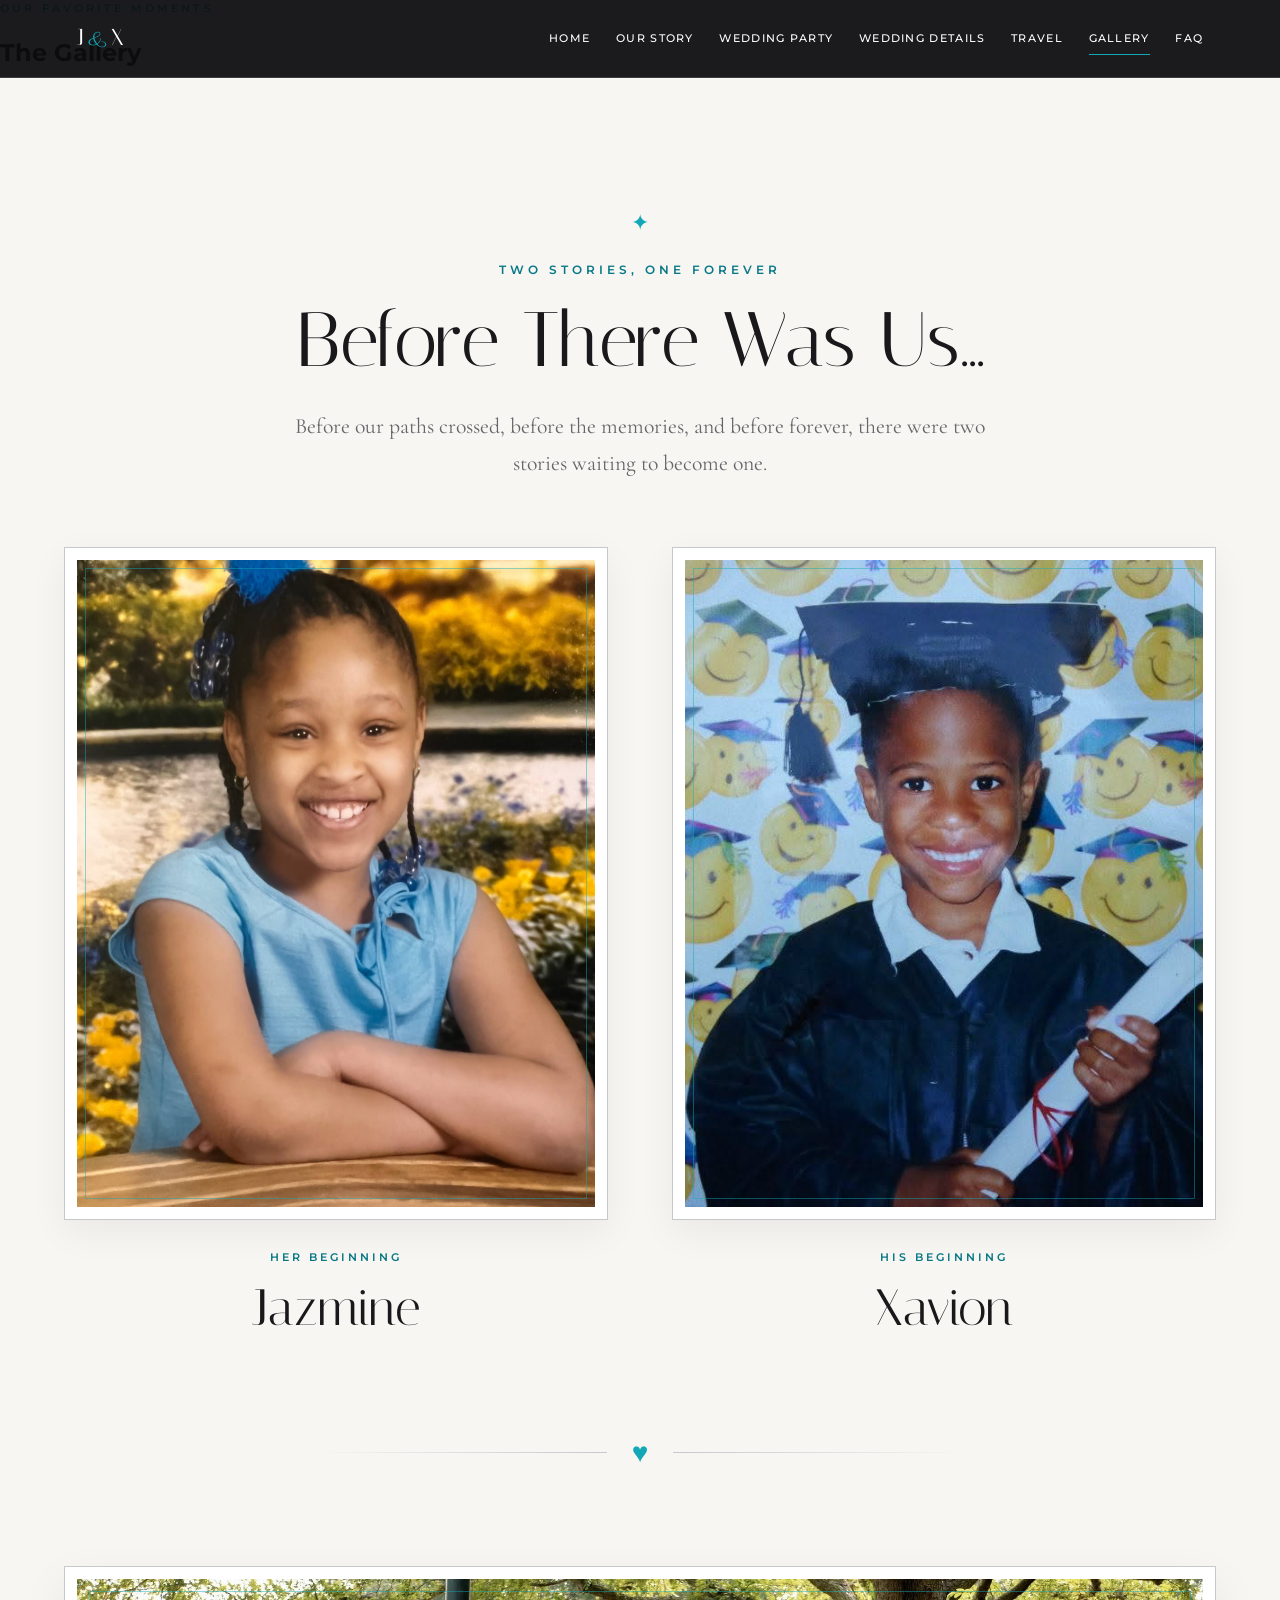
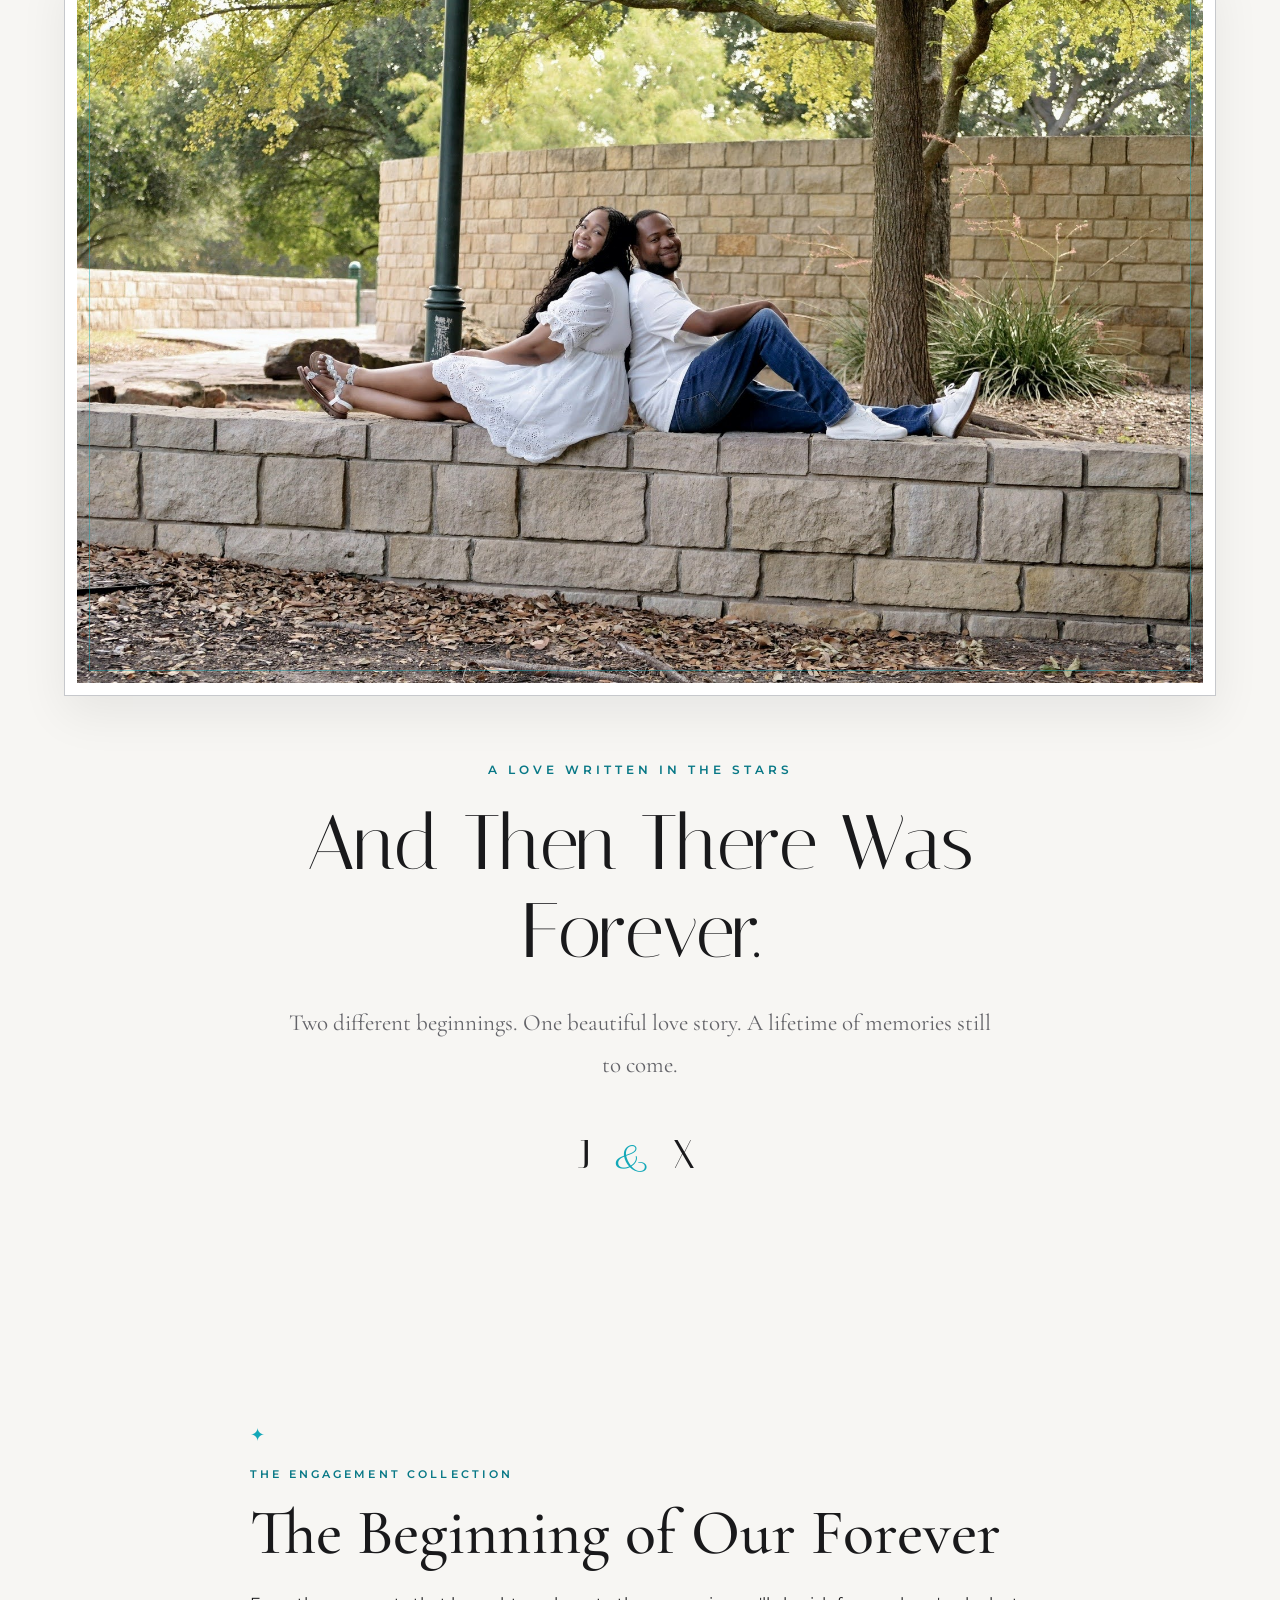
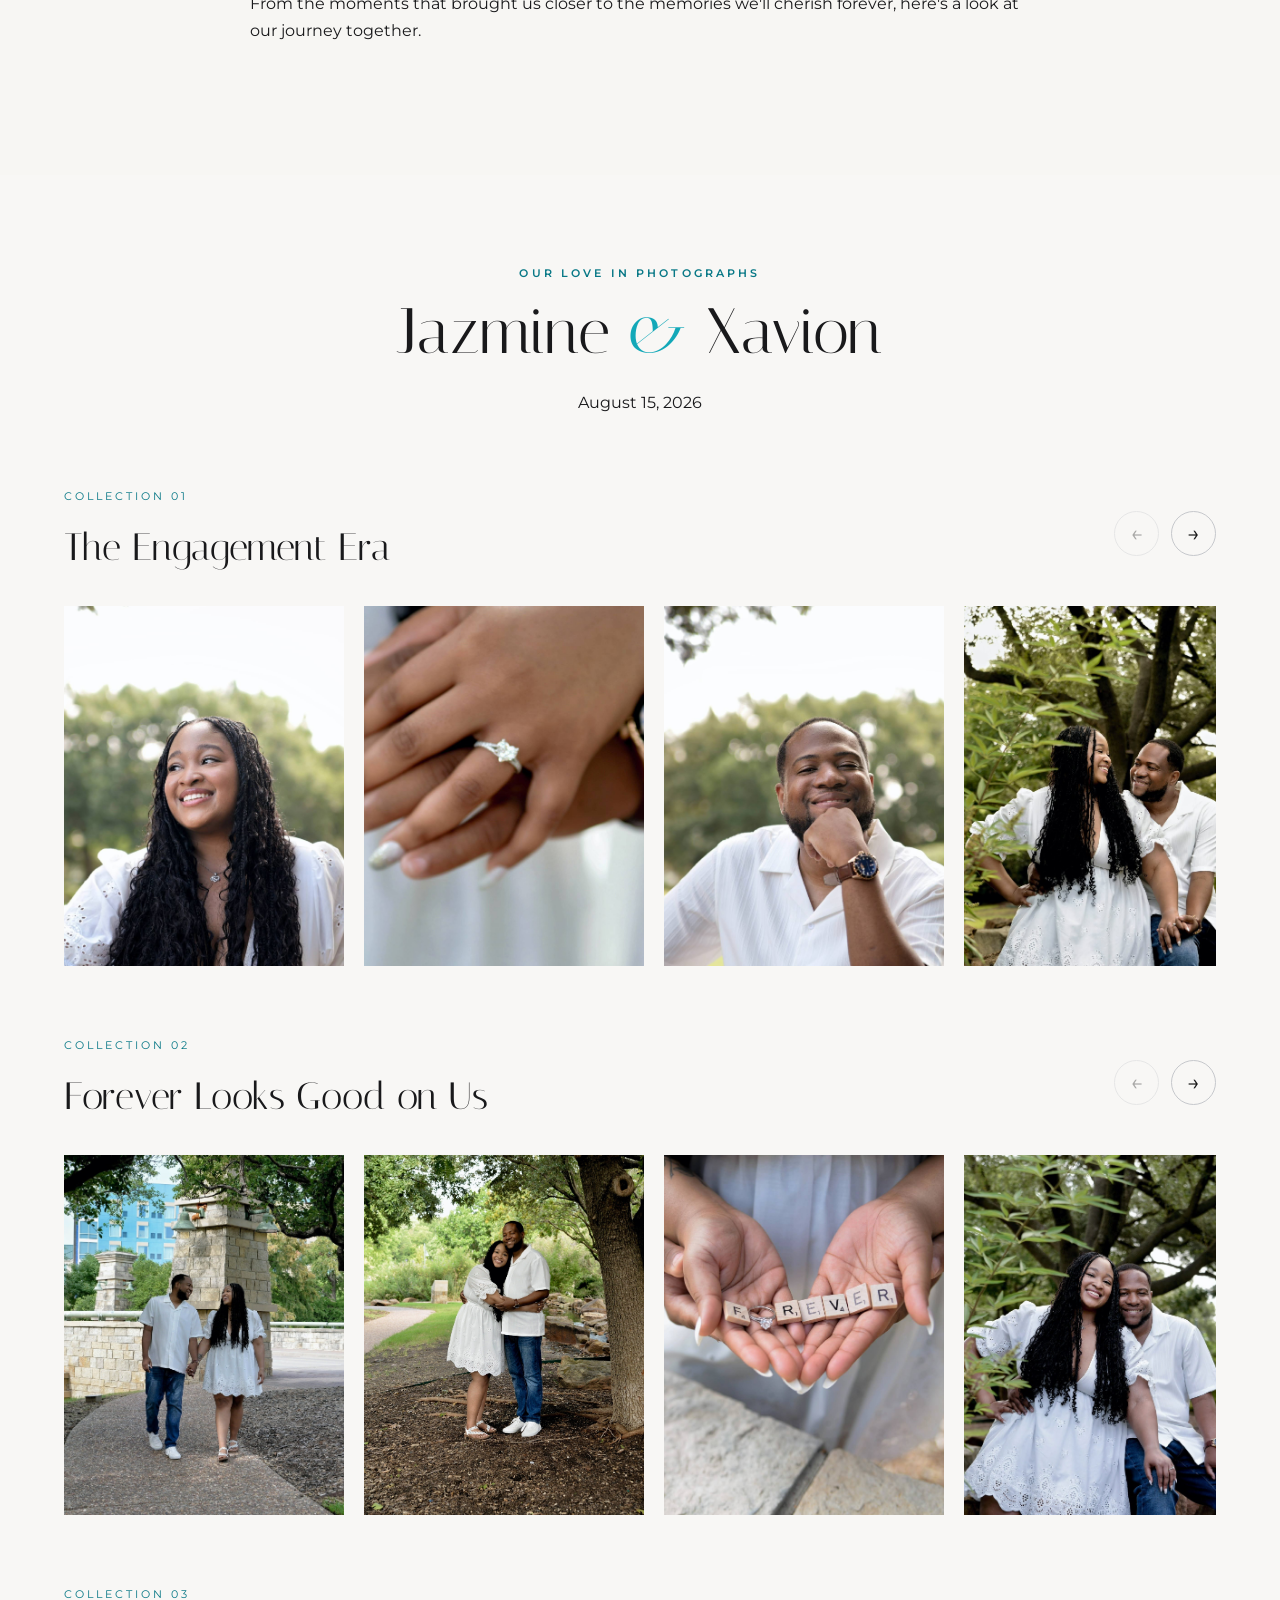
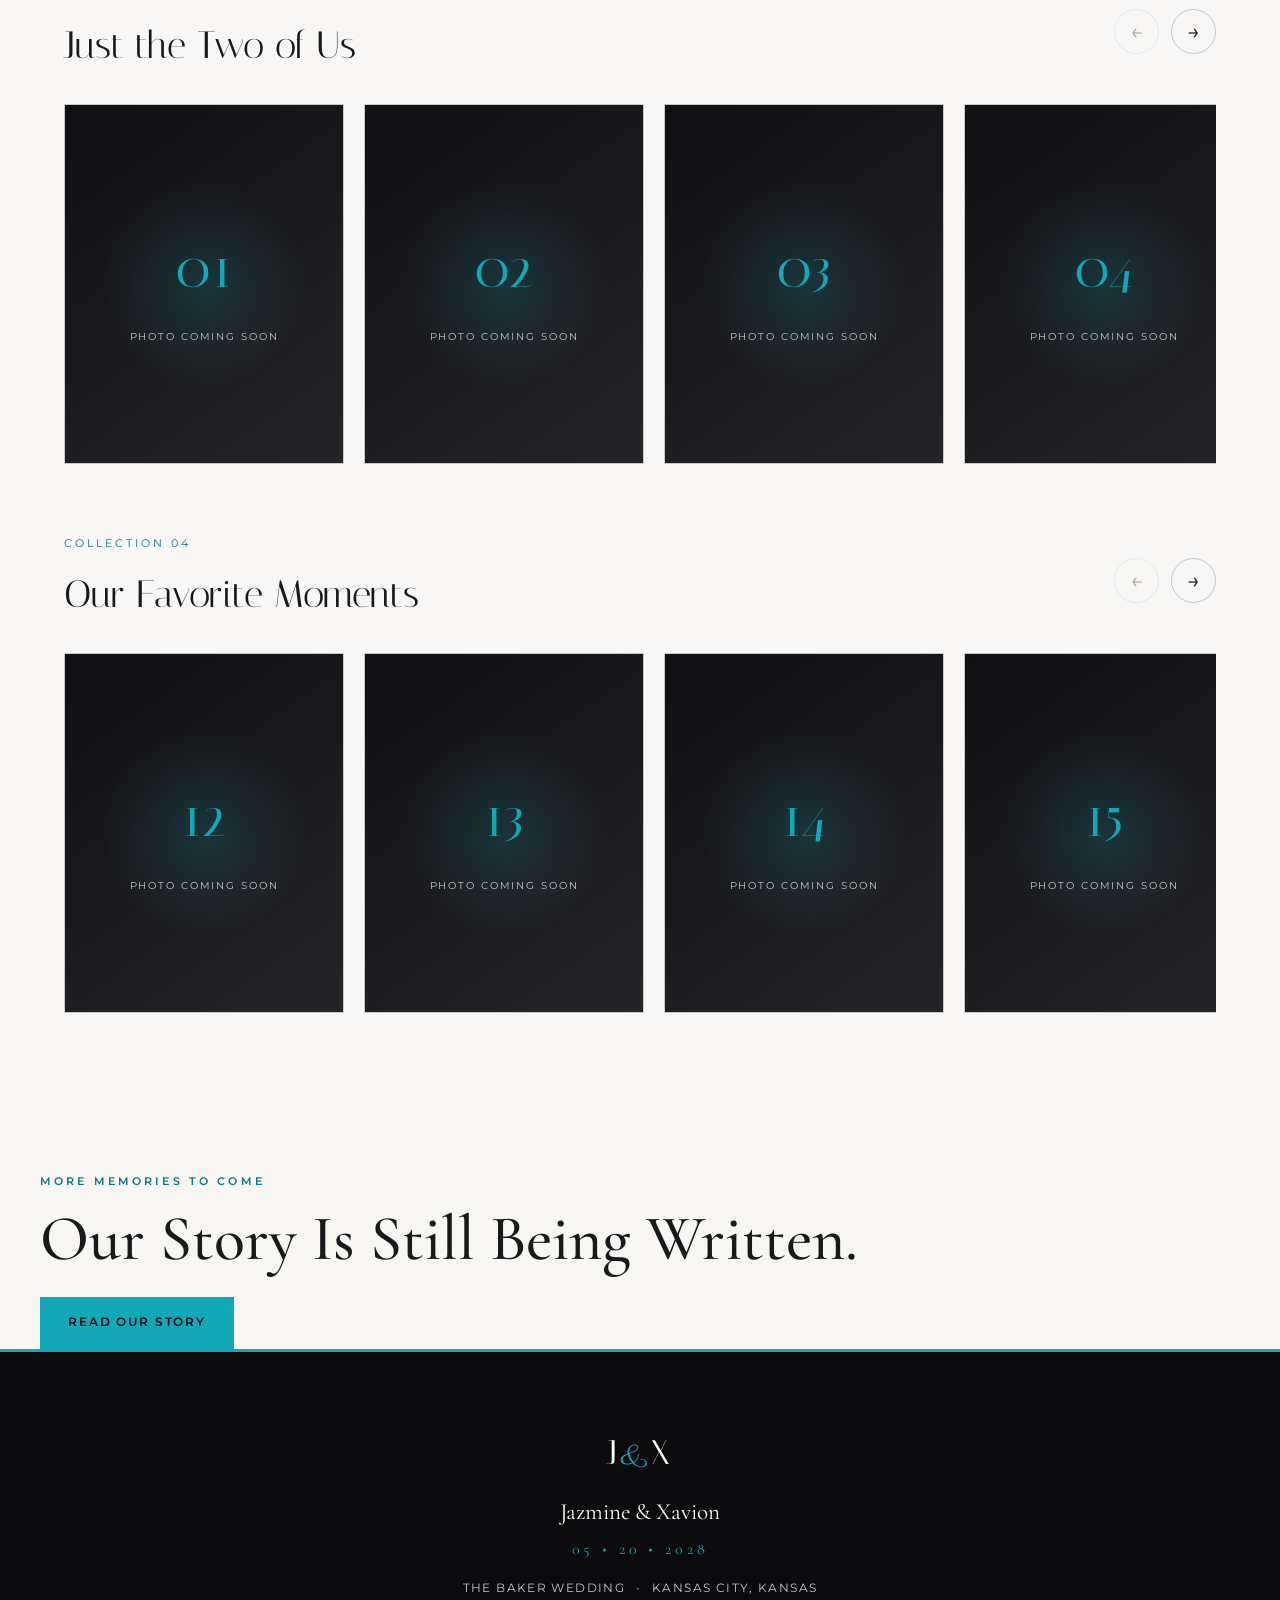
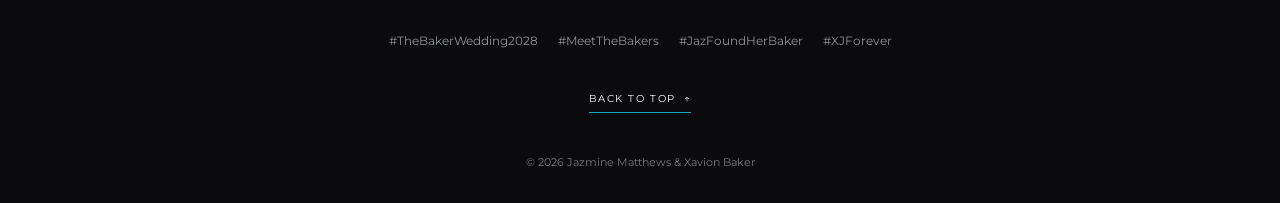
==== commit 2717bf07: "Loaded Engagement Photos" ====
--- a/pages/gallery.html
+++ b/pages/gallery.html
@@ -164,16 +164,6 @@
                     The Gallery
                 </h1>
 
-
-                <div
-                    class="gallery-hero-ornament"
-                    aria-hidden="true"
-                >
-                    <span></span>
-                    <strong>J<span>&</span>X</strong>
-                    <span></span>
-                </div>
-
             </div>
 
         </section>
--- a/css/pages/gallery.css
+++ b/css/pages/gallery.css
@@ -471,3 +471,249 @@
     }
 
 }
+
+
+/* =========================================
+   THE BAKER WEDDING
+   FOUR PHOTO CAROUSELS
+========================================= */
+
+.engagement-gallery-section {
+    padding: 90px 5%;
+    background: #f8f7f5;
+}
+
+.engagement-gallery-section .section-container {
+    width: 100%;
+    max-width: 1400px;
+    margin: 0 auto;
+}
+
+.gallery-main-heading {
+    margin-bottom: 70px;
+    text-align: center;
+}
+
+.gallery-main-heading h2 {
+    font-family: var(--display-font, "Italiana", serif);
+    font-size: clamp(3rem, 5vw, 5rem);
+    font-weight: 400;
+}
+
+.gallery-main-heading h2 span {
+    color: var(--turquoise, #13a8b8);
+}
+
+.gallery-row {
+    width: 100%;
+    margin-bottom: 70px;
+}
+
+.gallery-row-header {
+    display: flex;
+    justify-content: space-between;
+    align-items: center;
+    gap: 20px;
+    margin-bottom: 25px;
+}
+
+.gallery-row-number {
+    margin-bottom: 10px;
+    color: var(--deep-turquoise, #087f8c);
+    font-size: 11px;
+    letter-spacing: 3px;
+    text-transform: uppercase;
+}
+
+.gallery-row-header h3 {
+    margin: 0;
+    font-family: var(--display-font, "Italiana", serif);
+    font-size: clamp(2rem, 3vw, 3rem);
+    font-weight: 400;
+}
+
+/* =====================================
+   HORIZONTAL CAROUSEL
+===================================== */
+
+.gallery-carousel {
+    display: block;
+    width: 100%;
+    overflow-x: auto;
+    overflow-y: hidden;
+    scroll-behavior: smooth;
+    scroll-snap-type: x mandatory;
+    scrollbar-width: none;
+}
+
+.gallery-carousel::-webkit-scrollbar {
+    display: none;
+}
+
+.gallery-track {
+    display: flex;
+    flex-wrap: nowrap;
+    align-items: stretch;
+    gap: 20px;
+    width: max-content;
+    min-width: 100%;
+}
+
+/* =====================================
+   PHOTO CARDS
+===================================== */
+
+.gallery-track .gallery-item {
+    display: block;
+    flex: 0 0 280px;
+    width: 280px;
+    height: 360px;
+    min-width: 0;
+    padding: 0;
+    overflow: hidden;
+    border: none;
+    background: #17181b;
+    cursor: pointer;
+    scroll-snap-align: start;
+}
+
+.gallery-track .gallery-item img {
+    display: block;
+    width: 100%;
+    height: 100%;
+    object-fit: cover;
+    object-position: center;
+    transition: transform 0.4s ease;
+}
+
+.gallery-track .gallery-item:hover img {
+    transform: scale(1.04);
+}
+
+.gallery-track .gallery-item:disabled {
+    cursor: default;
+}
+
+/* =====================================
+   PHOTO PLACEHOLDERS
+===================================== */
+
+.gallery-track .photo-placeholder {
+    width: 100%;
+    height: 100%;
+    min-height: 0;
+    aspect-ratio: auto;
+}
+
+/* =====================================
+   CAROUSEL BUTTONS
+===================================== */
+
+.carousel-buttons {
+    display: flex;
+    align-items: center;
+    gap: 12px;
+}
+
+.carousel-button {
+    display: grid;
+    place-items: center;
+    width: 45px;
+    height: 45px;
+    padding: 0;
+    border: 1px solid #c6c8cc;
+    border-radius: 50%;
+    background: transparent;
+    color: #171717;
+    font-size: 22px;
+    cursor: pointer;
+    transition: 0.3s ease;
+}
+
+.carousel-button:hover:not(:disabled) {
+    border-color: #13a8b8;
+    background: #13a8b8;
+    color: white;
+}
+
+.carousel-button:disabled {
+    opacity: 0.35;
+    cursor: default;
+}
+
+/* =====================================
+   TABLET
+===================================== */
+
+@media (max-width: 900px) {
+
+    .gallery-track .gallery-item {
+        flex-basis: 240px;
+        width: 240px;
+        height: 320px;
+    }
+
+}
+
+/* =====================================
+   MOBILE
+===================================== */
+
+@media (max-width: 600px) {
+
+    .engagement-gallery-section {
+        padding: 65px 20px;
+    }
+
+    .gallery-main-heading {
+        margin-bottom: 45px;
+    }
+
+    .gallery-row {
+        margin-bottom: 50px;
+    }
+
+    .gallery-row-header {
+        align-items: flex-end;
+    }
+
+    .gallery-row-header h3 {
+        font-size: 1.8rem;
+    }
+
+    .gallery-track {
+        gap: 12px;
+    }
+
+    .gallery-track .gallery-item {
+        flex: 0 0 75vw;
+        width: 75vw;
+        height: 100vw;
+        max-height: 430px;
+    }
+
+    .carousel-button {
+        width: 38px;
+        height: 38px;
+        font-size: 18px;
+    }
+
+}
+
+
+/* =====================================
+   TEMPORARY PHOTO VISIBILITY TEST
+===================================== */
+
+.gallery-track .gallery-item img {
+    display: block !important;
+    visibility: visible !important;
+    opacity: 1 !important;
+    width: 100% !important;
+    height: 100% !important;
+    object-fit: cover !important;
+    position: relative !important;
+    z-index: 2 !important;
+    transform: none !important;
+    filter: none !important;
+}
